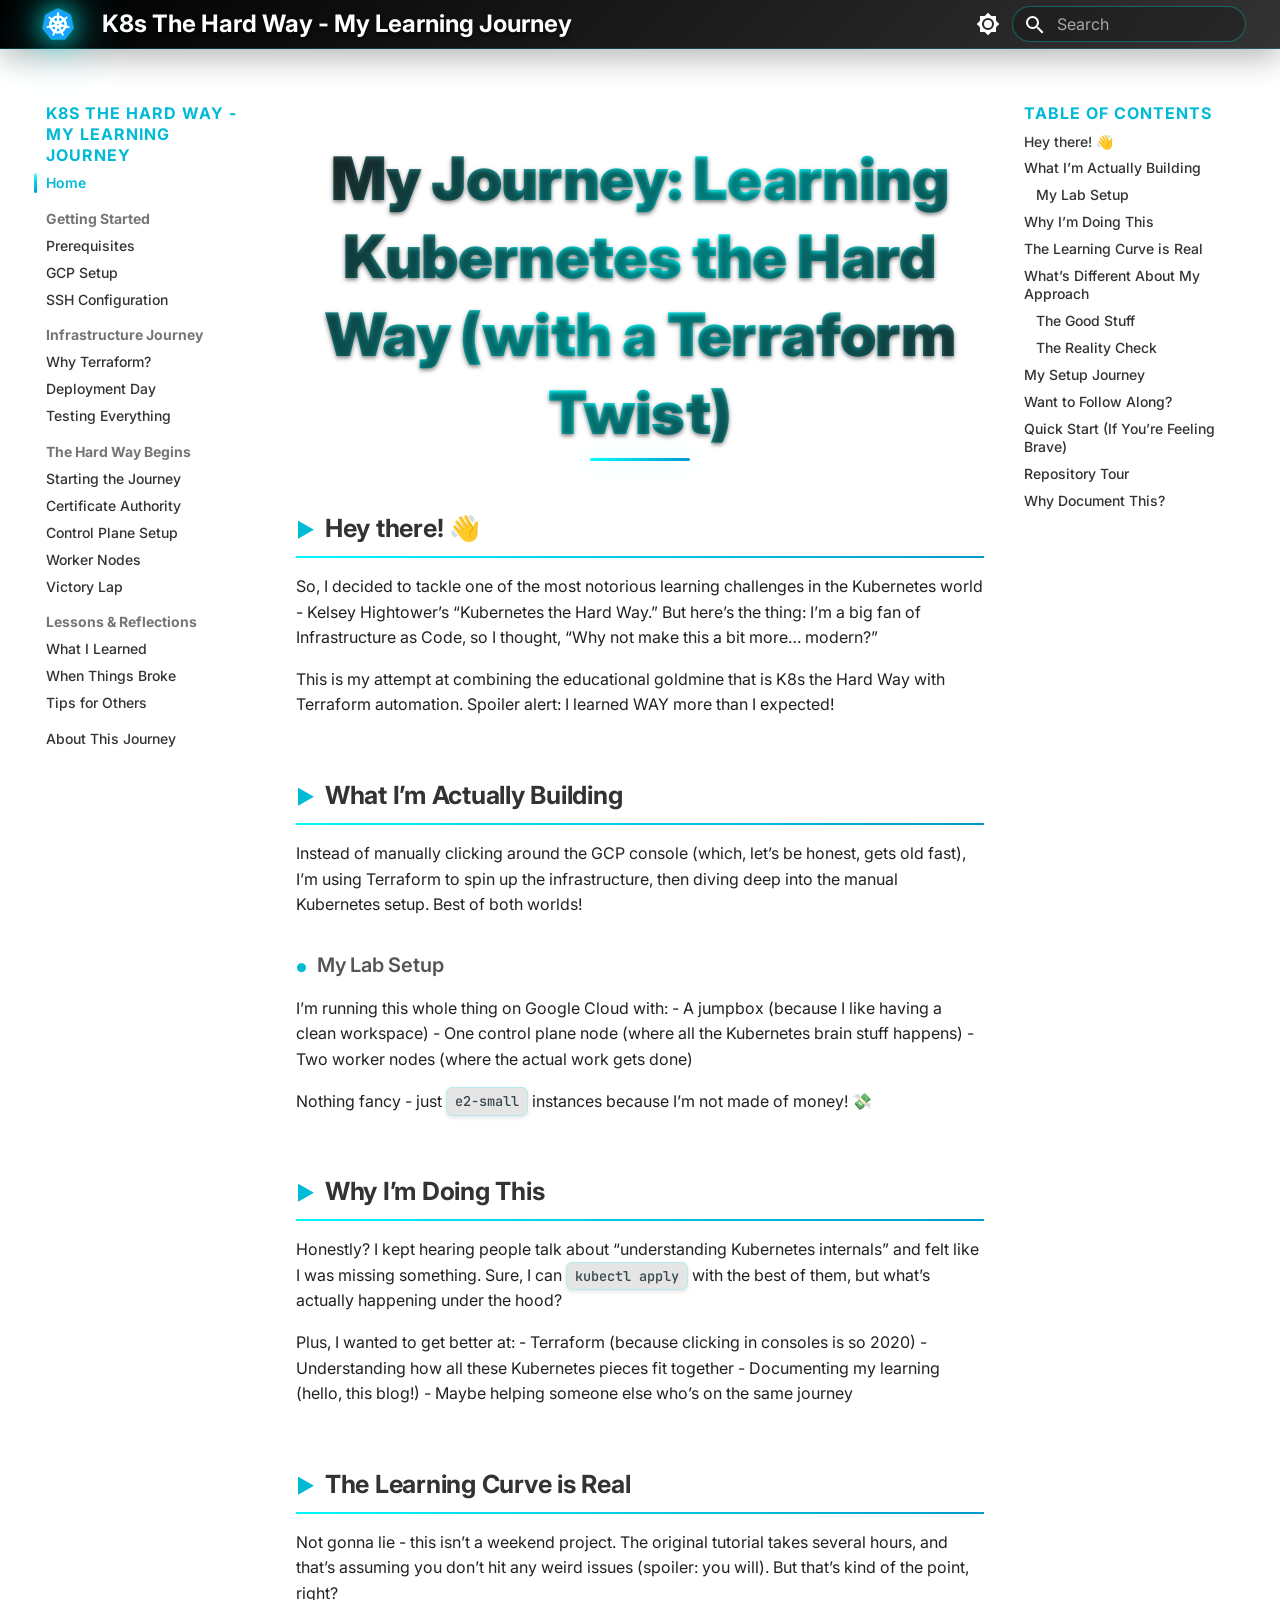
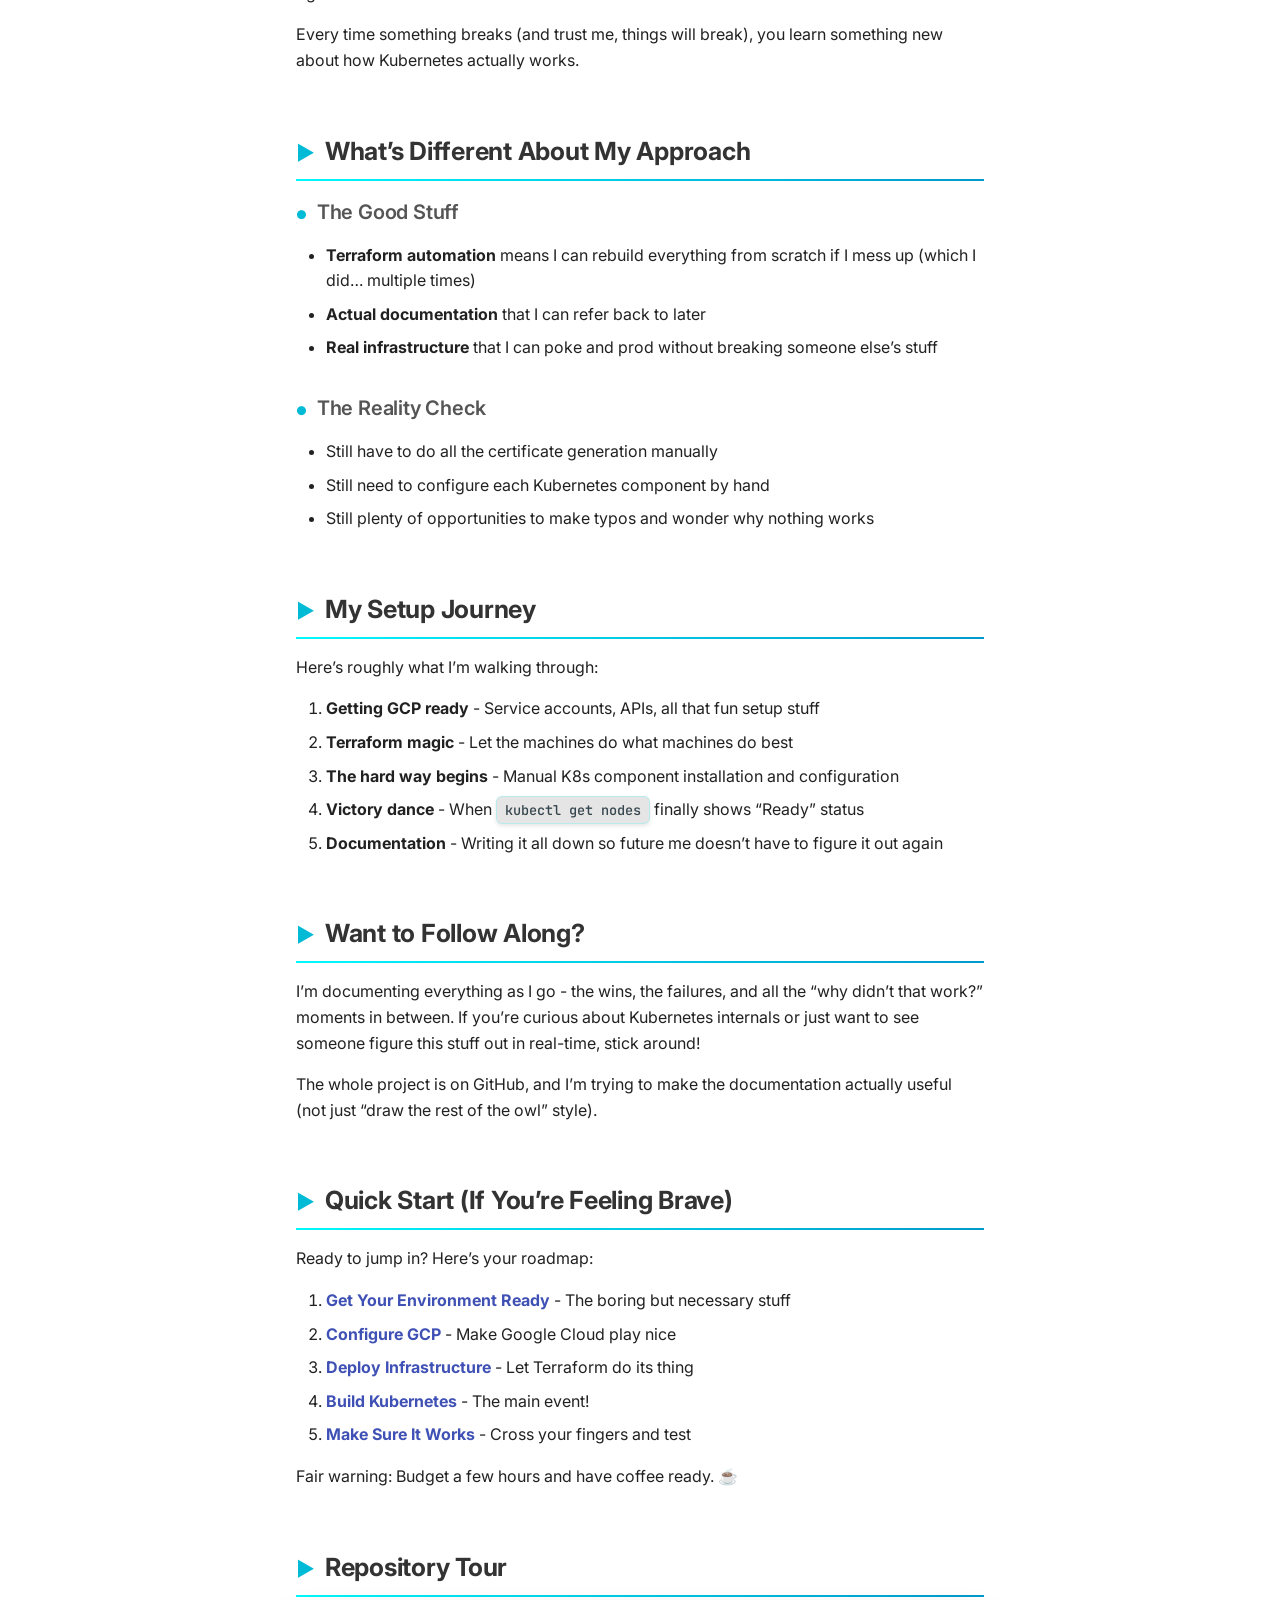
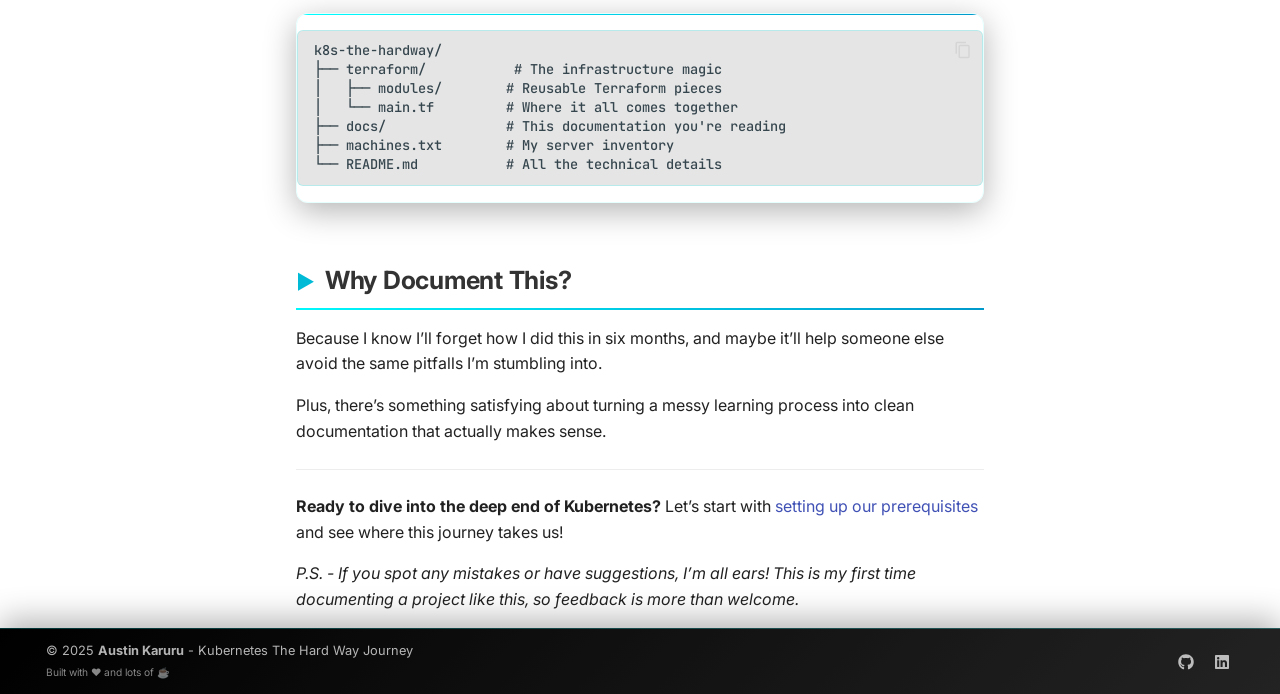
==== index.html @ 0101e67b "Deploying to gh-pages from @ austinkaruru/k8s-the-hardway@d35b2448ace04ef32541dfd44f0b3e52898d634d 🚀" ====
<!doctype html><html lang=en class=no-js> <head><meta charset=utf-8><meta name=viewport content="width=device-width,initial-scale=1"><meta name=description content="A personal journey through Kubernetes internals with Infrastructure as Code"><meta name=author content=Austin><link href=https://github.com/austinkaruru/k8s-the-hardway/ rel=canonical><link href=setup/prerequisites/ rel=next><link rel=icon href=img/favicon.ico><meta name=generator content="mkdocs-1.6.1, mkdocs-material-9.6.17"><title>K8s The Hard Way - My Learning Journey</title><link rel=stylesheet href=assets/stylesheets/main.7e37652d.min.css><link rel=stylesheet href=assets/stylesheets/palette.06af60db.min.css><link rel=preconnect href=https://fonts.gstatic.com crossorigin><link rel=stylesheet href="https://fonts.googleapis.com/css?family=Inter:300,300i,400,400i,700,700i%7CJetBrains+Mono:400,400i,700,700i&display=fallback"><style>:root{--md-text-font:"Inter";--md-code-font:"JetBrains Mono"}</style><link rel=stylesheet href=stylesheets/modern-edgy-style.css><script>__md_scope=new URL(".",location),__md_hash=e=>[...e].reduce(((e,_)=>(e<<5)-e+_.charCodeAt(0)),0),__md_get=(e,_=localStorage,t=__md_scope)=>JSON.parse(_.getItem(t.pathname+"."+e)),__md_set=(e,_,t=localStorage,a=__md_scope)=>{try{t.setItem(a.pathname+"."+e,JSON.stringify(_))}catch(e){}}</script></head> <body dir=ltr data-md-color-scheme=default data-md-color-primary=black data-md-color-accent=cyan> <input class=md-toggle data-md-toggle=drawer type=checkbox id=__drawer autocomplete=off> <input class=md-toggle data-md-toggle=search type=checkbox id=__search autocomplete=off> <label class=md-overlay for=__drawer></label> <div data-md-component=skip> <a href=#my-journey-learning-kubernetes-the-hard-way-with-a-terraform-twist class=md-skip> Skip to content </a> </div> <div data-md-component=announce> </div> <header class="md-header md-header--shadow" data-md-component=header> <nav class="md-header__inner md-grid" aria-label=Header> <a href=. title="K8s The Hard Way - My Learning Journey" class="md-header__button md-logo" aria-label="K8s The Hard Way - My Learning Journey" data-md-component=logo> <img src=img/favicon.ico alt=logo> </a> <label class="md-header__button md-icon" for=__drawer> <svg xmlns=http://www.w3.org/2000/svg viewbox="0 0 24 24"><path d="M3 6h18v2H3zm0 5h18v2H3zm0 5h18v2H3z"/></svg> </label> <div class=md-header__title data-md-component=header-title> <div class=md-header__ellipsis> <div class=md-header__topic> <span class=md-ellipsis> K8s The Hard Way - My Learning Journey </span> </div> <div class=md-header__topic data-md-component=header-topic> <span class=md-ellipsis> Home </span> </div> </div> </div> <form class=md-header__option data-md-component=palette> <input class=md-option data-md-color-media data-md-color-scheme=default data-md-color-primary=black data-md-color-accent=cyan aria-label="Switch to dark mode" type=radio name=__palette id=__palette_0> <label class="md-header__button md-icon" title="Switch to dark mode" for=__palette_1 hidden> <svg xmlns=http://www.w3.org/2000/svg viewbox="0 0 24 24"><path d="M12 8a4 4 0 0 0-4 4 4 4 0 0 0 4 4 4 4 0 0 0 4-4 4 4 0 0 0-4-4m0 10a6 6 0 0 1-6-6 6 6 0 0 1 6-6 6 6 0 0 1 6 6 6 6 0 0 1-6 6m8-9.31V4h-4.69L12 .69 8.69 4H4v4.69L.69 12 4 15.31V20h4.69L12 23.31 15.31 20H20v-4.69L23.31 12z"/></svg> </label> <input class=md-option data-md-color-media data-md-color-scheme=slate data-md-color-primary=black data-md-color-accent=cyan aria-label="Switch to light mode" type=radio name=__palette id=__palette_1> <label class="md-header__button md-icon" title="Switch to light mode" for=__palette_0 hidden> <svg xmlns=http://www.w3.org/2000/svg viewbox="0 0 24 24"><path d="M12 18c-.89 0-1.74-.2-2.5-.55C11.56 16.5 13 14.42 13 12s-1.44-4.5-3.5-5.45C10.26 6.2 11.11 6 12 6a6 6 0 0 1 6 6 6 6 0 0 1-6 6m8-9.31V4h-4.69L12 .69 8.69 4H4v4.69L.69 12 4 15.31V20h4.69L12 23.31 15.31 20H20v-4.69L23.31 12z"/></svg> </label> </form> <script>var palette=__md_get("__palette");if(palette&&palette.color){if("(prefers-color-scheme)"===palette.color.media){var media=matchMedia("(prefers-color-scheme: light)"),input=document.querySelector(media.matches?"[data-md-color-media='(prefers-color-scheme: light)']":"[data-md-color-media='(prefers-color-scheme: dark)']");palette.color.media=input.getAttribute("data-md-color-media"),palette.color.scheme=input.getAttribute("data-md-color-scheme"),palette.color.primary=input.getAttribute("data-md-color-primary"),palette.color.accent=input.getAttribute("data-md-color-accent")}for(var[key,value]of Object.entries(palette.color))document.body.setAttribute("data-md-color-"+key,value)}</script> <label class="md-header__button md-icon" for=__search> <svg xmlns=http://www.w3.org/2000/svg viewbox="0 0 24 24"><path d="M9.5 3A6.5 6.5 0 0 1 16 9.5c0 1.61-.59 3.09-1.56 4.23l.27.27h.79l5 5-1.5 1.5-5-5v-.79l-.27-.27A6.52 6.52 0 0 1 9.5 16 6.5 6.5 0 0 1 3 9.5 6.5 6.5 0 0 1 9.5 3m0 2C7 5 5 7 5 9.5S7 14 9.5 14 14 12 14 9.5 12 5 9.5 5"/></svg> </label> <div class=md-search data-md-component=search role=dialog> <label class=md-search__overlay for=__search></label> <div class=md-search__inner role=search> <form class=md-search__form name=search> <input type=text class=md-search__input name=query aria-label=Search placeholder=Search autocapitalize=off autocorrect=off autocomplete=off spellcheck=false data-md-component=search-query required> <label class="md-search__icon md-icon" for=__search> <svg xmlns=http://www.w3.org/2000/svg viewbox="0 0 24 24"><path d="M9.5 3A6.5 6.5 0 0 1 16 9.5c0 1.61-.59 3.09-1.56 4.23l.27.27h.79l5 5-1.5 1.5-5-5v-.79l-.27-.27A6.52 6.52 0 0 1 9.5 16 6.5 6.5 0 0 1 3 9.5 6.5 6.5 0 0 1 9.5 3m0 2C7 5 5 7 5 9.5S7 14 9.5 14 14 12 14 9.5 12 5 9.5 5"/></svg> <svg xmlns=http://www.w3.org/2000/svg viewbox="0 0 24 24"><path d="M20 11v2H8l5.5 5.5-1.42 1.42L4.16 12l7.92-7.92L13.5 5.5 8 11z"/></svg> </label> <nav class=md-search__options aria-label=Search> <a href=javascript:void(0) class="md-search__icon md-icon" title=Share aria-label=Share data-clipboard data-clipboard-text data-md-component=search-share tabindex=-1> <svg xmlns=http://www.w3.org/2000/svg viewbox="0 0 24 24"><path d="M18 16.08c-.76 0-1.44.3-1.96.77L8.91 12.7c.05-.23.09-.46.09-.7s-.04-.47-.09-.7l7.05-4.11c.54.5 1.25.81 2.04.81a3 3 0 0 0 3-3 3 3 0 0 0-3-3 3 3 0 0 0-3 3c0 .24.04.47.09.7L8.04 9.81C7.5 9.31 6.79 9 6 9a3 3 0 0 0-3 3 3 3 0 0 0 3 3c.79 0 1.5-.31 2.04-.81l7.12 4.15c-.05.21-.08.43-.08.66 0 1.61 1.31 2.91 2.92 2.91s2.92-1.3 2.92-2.91A2.92 2.92 0 0 0 18 16.08"/></svg> </a> <button type=reset class="md-search__icon md-icon" title=Clear aria-label=Clear tabindex=-1> <svg xmlns=http://www.w3.org/2000/svg viewbox="0 0 24 24"><path d="M19 6.41 17.59 5 12 10.59 6.41 5 5 6.41 10.59 12 5 17.59 6.41 19 12 13.41 17.59 19 19 17.59 13.41 12z"/></svg> </button> </nav> <div class=md-search__suggest data-md-component=search-suggest></div> </form> <div class=md-search__output> <div class=md-search__scrollwrap tabindex=0 data-md-scrollfix> <div class=md-search-result data-md-component=search-result> <div class=md-search-result__meta> Initializing search </div> <ol class=md-search-result__list role=presentation></ol> </div> </div> </div> </div> </div> </nav> </header> <div class=md-container data-md-component=container> <main class=md-main data-md-component=main> <div class="md-main__inner md-grid"> <div class="md-sidebar md-sidebar--primary" data-md-component=sidebar data-md-type=navigation> <div class=md-sidebar__scrollwrap> <div class=md-sidebar__inner> <nav class="md-nav md-nav--primary" aria-label=Navigation data-md-level=0> <label class=md-nav__title for=__drawer> <a href=. title="K8s The Hard Way - My Learning Journey" class="md-nav__button md-logo" aria-label="K8s The Hard Way - My Learning Journey" data-md-component=logo> <img src=img/favicon.ico alt=logo> </a> K8s The Hard Way - My Learning Journey </label> <ul class=md-nav__list data-md-scrollfix> <li class="md-nav__item md-nav__item--active"> <input class="md-nav__toggle md-toggle" type=checkbox id=__toc> <label class="md-nav__link md-nav__link--active" for=__toc> <span class=md-ellipsis> Home </span> <span class="md-nav__icon md-icon"></span> </label> <a href=. class="md-nav__link md-nav__link--active"> <span class=md-ellipsis> Home </span> </a> <nav class="md-nav md-nav--secondary" aria-label="Table of contents"> <label class=md-nav__title for=__toc> <span class="md-nav__icon md-icon"></span> Table of contents </label> <ul class=md-nav__list data-md-component=toc data-md-scrollfix> <li class=md-nav__item> <a href=#hey-there class=md-nav__link> <span class=md-ellipsis> Hey there! 👋 </span> </a> </li> <li class=md-nav__item> <a href=#what-im-actually-building class=md-nav__link> <span class=md-ellipsis> What I&rsquo;m Actually Building </span> </a> <nav class=md-nav aria-label="What I’m Actually Building"> <ul class=md-nav__list> <li class=md-nav__item> <a href=#my-lab-setup class=md-nav__link> <span class=md-ellipsis> My Lab Setup </span> </a> </li> </ul> </nav> </li> <li class=md-nav__item> <a href=#why-im-doing-this class=md-nav__link> <span class=md-ellipsis> Why I&rsquo;m Doing This </span> </a> </li> <li class=md-nav__item> <a href=#the-learning-curve-is-real class=md-nav__link> <span class=md-ellipsis> The Learning Curve is Real </span> </a> </li> <li class=md-nav__item> <a href=#whats-different-about-my-approach class=md-nav__link> <span class=md-ellipsis> What&rsquo;s Different About My Approach </span> </a> <nav class=md-nav aria-label="What’s Different About My Approach"> <ul class=md-nav__list> <li class=md-nav__item> <a href=#the-good-stuff class=md-nav__link> <span class=md-ellipsis> The Good Stuff </span> </a> </li> <li class=md-nav__item> <a href=#the-reality-check class=md-nav__link> <span class=md-ellipsis> The Reality Check </span> </a> </li> </ul> </nav> </li> <li class=md-nav__item> <a href=#my-setup-journey class=md-nav__link> <span class=md-ellipsis> My Setup Journey </span> </a> </li> <li class=md-nav__item> <a href=#want-to-follow-along class=md-nav__link> <span class=md-ellipsis> Want to Follow Along? </span> </a> </li> <li class=md-nav__item> <a href=#quick-start-if-youre-feeling-brave class=md-nav__link> <span class=md-ellipsis> Quick Start (If You&rsquo;re Feeling Brave) </span> </a> </li> <li class=md-nav__item> <a href=#repository-tour class=md-nav__link> <span class=md-ellipsis> Repository Tour </span> </a> </li> <li class=md-nav__item> <a href=#why-document-this class=md-nav__link> <span class=md-ellipsis> Why Document This? </span> </a> </li> </ul> </nav> </li> <li class="md-nav__item md-nav__item--section md-nav__item--nested"> <input class="md-nav__toggle md-toggle md-toggle--indeterminate" type=checkbox id=__nav_2> <label class=md-nav__link for=__nav_2 id=__nav_2_label tabindex> <span class=md-ellipsis> Getting Started </span> <span class="md-nav__icon md-icon"></span> </label> <nav class=md-nav data-md-level=1 aria-labelledby=__nav_2_label aria-expanded=false> <label class=md-nav__title for=__nav_2> <span class="md-nav__icon md-icon"></span> Getting Started </label> <ul class=md-nav__list data-md-scrollfix> <li class=md-nav__item> <a href=setup/prerequisites/ class=md-nav__link> <span class=md-ellipsis> Prerequisites </span> </a> </li> <li class=md-nav__item> <a href=setup/gcp-setup/ class=md-nav__link> <span class=md-ellipsis> GCP Setup </span> </a> </li> <li class=md-nav__item> <a href=setup/ssh-setup/ class=md-nav__link> <span class=md-ellipsis> SSH Configuration </span> </a> </li> </ul> </nav> </li> <li class="md-nav__item md-nav__item--section md-nav__item--nested"> <input class="md-nav__toggle md-toggle md-toggle--indeterminate" type=checkbox id=__nav_3> <label class=md-nav__link for=__nav_3 id=__nav_3_label tabindex> <span class=md-ellipsis> Infrastructure Journey </span> <span class="md-nav__icon md-icon"></span> </label> <nav class=md-nav data-md-level=1 aria-labelledby=__nav_3_label aria-expanded=false> <label class=md-nav__title for=__nav_3> <span class="md-nav__icon md-icon"></span> Infrastructure Journey </label> <ul class=md-nav__list data-md-scrollfix> <li class=md-nav__item> <a href=infrastructure/terraform-overview/ class=md-nav__link> <span class=md-ellipsis> Why Terraform? </span> </a> </li> <li class=md-nav__item> <a href=infrastructure/terraform-deployment/ class=md-nav__link> <span class=md-ellipsis> Deployment Day </span> </a> </li> <li class=md-nav__item> <a href=infrastructure/validation/ class=md-nav__link> <span class=md-ellipsis> Testing Everything </span> </a> </li> </ul> </nav> </li> <li class="md-nav__item md-nav__item--section md-nav__item--nested"> <input class="md-nav__toggle md-toggle md-toggle--indeterminate" type=checkbox id=__nav_4> <label class=md-nav__link for=__nav_4 id=__nav_4_label tabindex> <span class=md-ellipsis> The Hard Way Begins </span> <span class="md-nav__icon md-icon"></span> </label> <nav class=md-nav data-md-level=1 aria-labelledby=__nav_4_label aria-expanded=false> <label class=md-nav__title for=__nav_4> <span class="md-nav__icon md-icon"></span> The Hard Way Begins </label> <ul class=md-nav__list data-md-scrollfix> <li class=md-nav__item> <a href=kubernetes/manual-setup/ class=md-nav__link> <span class=md-ellipsis> Starting the Journey </span> </a> </li> <li class=md-nav__item> <a href=kubernetes/certificates.md class=md-nav__link> <span class=md-ellipsis> Certificate Authority </span> </a> </li> <li class=md-nav__item> <a href=kubernetes/control-plane.md class=md-nav__link> <span class=md-ellipsis> Control Plane Setup </span> </a> </li> <li class=md-nav__item> <a href=kubernetes/worker-nodes.md class=md-nav__link> <span class=md-ellipsis> Worker Nodes </span> </a> </li> <li class=md-nav__item> <a href=kubernetes/cluster-validation.md class=md-nav__link> <span class=md-ellipsis> Victory Lap </span> </a> </li> </ul> </nav> </li> <li class="md-nav__item md-nav__item--section md-nav__item--nested"> <input class="md-nav__toggle md-toggle md-toggle--indeterminate" type=checkbox id=__nav_5> <label class=md-nav__link for=__nav_5 id=__nav_5_label tabindex> <span class=md-ellipsis> Lessons & Reflections </span> <span class="md-nav__icon md-icon"></span> </label> <nav class=md-nav data-md-level=1 aria-labelledby=__nav_5_label aria-expanded=false> <label class=md-nav__title for=__nav_5> <span class="md-nav__icon md-icon"></span> Lessons & Reflections </label> <ul class=md-nav__list data-md-scrollfix> <li class=md-nav__item> <a href=lessons/what-i-learned.md class=md-nav__link> <span class=md-ellipsis> What I Learned </span> </a> </li> <li class=md-nav__item> <a href=lessons/troubleshooting.md class=md-nav__link> <span class=md-ellipsis> When Things Broke </span> </a> </li> <li class=md-nav__item> <a href=lessons/tips-and-tricks.md class=md-nav__link> <span class=md-ellipsis> Tips for Others </span> </a> </li> </ul> </nav> </li> <li class=md-nav__item> <a href=about/ class=md-nav__link> <span class=md-ellipsis> About This Journey </span> </a> </li> </ul> </nav> </div> </div> </div> <div class="md-sidebar md-sidebar--secondary" data-md-component=sidebar data-md-type=toc> <div class=md-sidebar__scrollwrap> <div class=md-sidebar__inner> <nav class="md-nav md-nav--secondary" aria-label="Table of contents"> <label class=md-nav__title for=__toc> <span class="md-nav__icon md-icon"></span> Table of contents </label> <ul class=md-nav__list data-md-component=toc data-md-scrollfix> <li class=md-nav__item> <a href=#hey-there class=md-nav__link> <span class=md-ellipsis> Hey there! 👋 </span> </a> </li> <li class=md-nav__item> <a href=#what-im-actually-building class=md-nav__link> <span class=md-ellipsis> What I&rsquo;m Actually Building </span> </a> <nav class=md-nav aria-label="What I’m Actually Building"> <ul class=md-nav__list> <li class=md-nav__item> <a href=#my-lab-setup class=md-nav__link> <span class=md-ellipsis> My Lab Setup </span> </a> </li> </ul> </nav> </li> <li class=md-nav__item> <a href=#why-im-doing-this class=md-nav__link> <span class=md-ellipsis> Why I&rsquo;m Doing This </span> </a> </li> <li class=md-nav__item> <a href=#the-learning-curve-is-real class=md-nav__link> <span class=md-ellipsis> The Learning Curve is Real </span> </a> </li> <li class=md-nav__item> <a href=#whats-different-about-my-approach class=md-nav__link> <span class=md-ellipsis> What&rsquo;s Different About My Approach </span> </a> <nav class=md-nav aria-label="What’s Different About My Approach"> <ul class=md-nav__list> <li class=md-nav__item> <a href=#the-good-stuff class=md-nav__link> <span class=md-ellipsis> The Good Stuff </span> </a> </li> <li class=md-nav__item> <a href=#the-reality-check class=md-nav__link> <span class=md-ellipsis> The Reality Check </span> </a> </li> </ul> </nav> </li> <li class=md-nav__item> <a href=#my-setup-journey class=md-nav__link> <span class=md-ellipsis> My Setup Journey </span> </a> </li> <li class=md-nav__item> <a href=#want-to-follow-along class=md-nav__link> <span class=md-ellipsis> Want to Follow Along? </span> </a> </li> <li class=md-nav__item> <a href=#quick-start-if-youre-feeling-brave class=md-nav__link> <span class=md-ellipsis> Quick Start (If You&rsquo;re Feeling Brave) </span> </a> </li> <li class=md-nav__item> <a href=#repository-tour class=md-nav__link> <span class=md-ellipsis> Repository Tour </span> </a> </li> <li class=md-nav__item> <a href=#why-document-this class=md-nav__link> <span class=md-ellipsis> Why Document This? </span> </a> </li> </ul> </nav> </div> </div> </div> <div class=md-content data-md-component=content> <article class="md-content__inner md-typeset"> <h1 id=my-journey-learning-kubernetes-the-hard-way-with-a-terraform-twist>My Journey: Learning Kubernetes the Hard Way (with a Terraform Twist)</h1> <h2 id=hey-there>Hey there! 👋</h2> <p>So, I decided to tackle one of the most notorious learning challenges in the Kubernetes world - Kelsey Hightower&rsquo;s &ldquo;Kubernetes the Hard Way.&rdquo; But here&rsquo;s the thing: I&rsquo;m a big fan of Infrastructure as Code, so I thought, &ldquo;Why not make this a bit more&hellip; modern?&rdquo;</p> <p>This is my attempt at combining the educational goldmine that is K8s the Hard Way with Terraform automation. Spoiler alert: I learned WAY more than I expected!</p> <h2 id=what-im-actually-building>What I&rsquo;m Actually Building</h2> <p>Instead of manually clicking around the GCP console (which, let&rsquo;s be honest, gets old fast), I&rsquo;m using Terraform to spin up the infrastructure, then diving deep into the manual Kubernetes setup. Best of both worlds!</p> <h3 id=my-lab-setup>My Lab Setup</h3> <p>I&rsquo;m running this whole thing on Google Cloud with: - A jumpbox (because I like having a clean workspace) - One control plane node (where all the Kubernetes brain stuff happens) - Two worker nodes (where the actual work gets done)</p> <p>Nothing fancy - just <code>e2-small</code> instances because I&rsquo;m not made of money! 💸</p> <h2 id=why-im-doing-this>Why I&rsquo;m Doing This</h2> <p>Honestly? I kept hearing people talk about &ldquo;understanding Kubernetes internals&rdquo; and felt like I was missing something. Sure, I can <code>kubectl apply</code> with the best of them, but what&rsquo;s actually happening under the hood?</p> <p>Plus, I wanted to get better at: - Terraform (because clicking in consoles is so 2020) - Understanding how all these Kubernetes pieces fit together - Documenting my learning (hello, this blog!) - Maybe helping someone else who&rsquo;s on the same journey</p> <h2 id=the-learning-curve-is-real>The Learning Curve is Real</h2> <p>Not gonna lie - this isn&rsquo;t a weekend project. The original tutorial takes several hours, and that&rsquo;s assuming you don&rsquo;t hit any weird issues (spoiler: you will). But that&rsquo;s kind of the point, right?</p> <p>Every time something breaks (and trust me, things will break), you learn something new about how Kubernetes actually works.</p> <h2 id=whats-different-about-my-approach>What&rsquo;s Different About My Approach</h2> <h3 id=the-good-stuff>The Good Stuff</h3> <ul> <li><strong>Terraform automation</strong> means I can rebuild everything from scratch if I mess up (which I did&hellip; multiple times)</li> <li><strong>Actual documentation</strong> that I can refer back to later</li> <li><strong>Real infrastructure</strong> that I can poke and prod without breaking someone else&rsquo;s stuff</li> </ul> <h3 id=the-reality-check>The Reality Check</h3> <ul> <li>Still have to do all the certificate generation manually</li> <li>Still need to configure each Kubernetes component by hand</li> <li>Still plenty of opportunities to make typos and wonder why nothing works</li> </ul> <h2 id=my-setup-journey>My Setup Journey</h2> <p>Here&rsquo;s roughly what I&rsquo;m walking through:</p> <ol> <li><strong>Getting GCP ready</strong> - Service accounts, APIs, all that fun setup stuff</li> <li><strong>Terraform magic</strong> - Let the machines do what machines do best</li> <li><strong>The hard way begins</strong> - Manual K8s component installation and configuration</li> <li><strong>Victory dance</strong> - When <code>kubectl get nodes</code> finally shows &ldquo;Ready&rdquo; status</li> <li><strong>Documentation</strong> - Writing it all down so future me doesn&rsquo;t have to figure it out again</li> </ol> <h2 id=want-to-follow-along>Want to Follow Along?</h2> <p>I&rsquo;m documenting everything as I go - the wins, the failures, and all the &ldquo;why didn&rsquo;t that work?&rdquo; moments in between. If you&rsquo;re curious about Kubernetes internals or just want to see someone figure this stuff out in real-time, stick around!</p> <p>The whole project is on GitHub, and I&rsquo;m trying to make the documentation actually useful (not just &ldquo;draw the rest of the owl&rdquo; style).</p> <h2 id=quick-start-if-youre-feeling-brave>Quick Start (If You&rsquo;re Feeling Brave)</h2> <p>Ready to jump in? Here&rsquo;s your roadmap:</p> <ol> <li><strong><a href=setup/prerequisites/ >Get Your Environment Ready</a></strong> - The boring but necessary stuff</li> <li><strong><a href=setup/gcp-setup/ >Configure GCP</a></strong> - Make Google Cloud play nice</li> <li><strong><a href=infrastructure/terraform-deployment/ >Deploy Infrastructure</a></strong> - Let Terraform do its thing</li> <li><strong><a href=kubernetes/manual-setup/ >Build Kubernetes</a></strong> - The main event!</li> <li><strong><a href=kubernetes/cluster-validation.md>Make Sure It Works</a></strong> - Cross your fingers and test</li> </ol> <p>Fair warning: Budget a few hours and have coffee ready. ☕</p> <h2 id=repository-tour>Repository Tour</h2> <div class="language-text highlight"><pre><span></span><code><span id=__span-0-1><a id=__codelineno-0-1 name=__codelineno-0-1 href=#__codelineno-0-1></a>k8s-the-hardway/
</span><span id=__span-0-2><a id=__codelineno-0-2 name=__codelineno-0-2 href=#__codelineno-0-2></a>├── terraform/           # The infrastructure magic
</span><span id=__span-0-3><a id=__codelineno-0-3 name=__codelineno-0-3 href=#__codelineno-0-3></a>│   ├── modules/        # Reusable Terraform pieces
</span><span id=__span-0-4><a id=__codelineno-0-4 name=__codelineno-0-4 href=#__codelineno-0-4></a>│   └── main.tf         # Where it all comes together
</span><span id=__span-0-5><a id=__codelineno-0-5 name=__codelineno-0-5 href=#__codelineno-0-5></a>├── docs/               # This documentation you&#39;re reading
</span><span id=__span-0-6><a id=__codelineno-0-6 name=__codelineno-0-6 href=#__codelineno-0-6></a>├── machines.txt        # My server inventory
</span><span id=__span-0-7><a id=__codelineno-0-7 name=__codelineno-0-7 href=#__codelineno-0-7></a>└── README.md           # All the technical details
</span></code></pre></div> <h2 id=why-document-this>Why Document This?</h2> <p>Because I know I&rsquo;ll forget how I did this in six months, and maybe it&rsquo;ll help someone else avoid the same pitfalls I&rsquo;m stumbling into.</p> <p>Plus, there&rsquo;s something satisfying about turning a messy learning process into clean documentation that actually makes sense.</p> <hr> <p><strong>Ready to dive into the deep end of Kubernetes?</strong> Let&rsquo;s start with <a href=setup/prerequisites/ >setting up our prerequisites</a> and see where this journey takes us!</p> <p><em>P.S. - If you spot any mistakes or have suggestions, I&rsquo;m all ears! This is my first time documenting a project like this, so feedback is more than welcome.</em></p> <form class=md-feedback name=feedback hidden> <fieldset> <legend class=md-feedback__title> Was this page helpful? </legend> <div class=md-feedback__inner> <div class=md-feedback__list> <button class="md-feedback__icon md-icon" type=submit title="This page was helpful" data-md-value=1> <svg xmlns=http://www.w3.org/2000/svg viewbox="0 0 24 24"><path d="M20 12a8 8 0 0 0-8-8 8 8 0 0 0-8 8 8 8 0 0 0 8 8 8 8 0 0 0 8-8m2 0a10 10 0 0 1-10 10A10 10 0 0 1 2 12 10 10 0 0 1 12 2a10 10 0 0 1 10 10M10 9.5c0 .8-.7 1.5-1.5 1.5S7 10.3 7 9.5 7.7 8 8.5 8s1.5.7 1.5 1.5m7 0c0 .8-.7 1.5-1.5 1.5S14 10.3 14 9.5 14.7 8 15.5 8s1.5.7 1.5 1.5m-5 7.73c-1.75 0-3.29-.73-4.19-1.81L9.23 14c.45.72 1.52 1.23 2.77 1.23s2.32-.51 2.77-1.23l1.42 1.42c-.9 1.08-2.44 1.81-4.19 1.81"/></svg> </button> <button class="md-feedback__icon md-icon" type=submit title="This page could be improved" data-md-value=0> <svg xmlns=http://www.w3.org/2000/svg viewbox="0 0 24 24"><path d="M20 12a8 8 0 0 0-8-8 8 8 0 0 0-8 8 8 8 0 0 0 8 8 8 8 0 0 0 8-8m2 0a10 10 0 0 1-10 10A10 10 0 0 1 2 12 10 10 0 0 1 12 2a10 10 0 0 1 10 10m-6.5-4c.8 0 1.5.7 1.5 1.5s-.7 1.5-1.5 1.5-1.5-.7-1.5-1.5.7-1.5 1.5-1.5M10 9.5c0 .8-.7 1.5-1.5 1.5S7 10.3 7 9.5 7.7 8 8.5 8s1.5.7 1.5 1.5m2 4.5c1.75 0 3.29.72 4.19 1.81l-1.42 1.42C14.32 16.5 13.25 16 12 16s-2.32.5-2.77 1.23l-1.42-1.42C8.71 14.72 10.25 14 12 14"/></svg> </button> </div> <div class=md-feedback__note> <div data-md-value=1 hidden> Thanks for your feedback! </div> <div data-md-value=0 hidden> Thanks for your feedback! Help us improve this page by <a href="https://github.com/your-username/k8s-the-hardway/issues/new/?title=[Feedback]+Home+-+/" target=_blank rel=noopener>telling us what you found lacking</a>. </div> </div> </div> </fieldset> </form> </article> </div> <script>var tabs=__md_get("__tabs");if(Array.isArray(tabs))e:for(var set of document.querySelectorAll(".tabbed-set")){var labels=set.querySelector(".tabbed-labels");for(var tab of tabs)for(var label of labels.getElementsByTagName("label"))if(label.innerText.trim()===tab){var input=document.getElementById(label.htmlFor);input.checked=!0;continue e}}</script> <script>var target=document.getElementById(location.hash.slice(1));target&&target.name&&(target.checked=target.name.startsWith("__tabbed_"))</script> </div> <button type=button class="md-top md-icon" data-md-component=top hidden> <svg xmlns=http://www.w3.org/2000/svg viewbox="0 0 24 24"><path d="M13 20h-2V8l-5.5 5.5-1.42-1.42L12 4.16l7.92 7.92-1.42 1.42L13 8z"/></svg> Back to top </button> </main> <footer class=md-footer> <div class="md-footer-meta md-typeset"> <div class="md-footer-meta__inner md-grid"> <div class=md-copyright> <div class=md-copyright__highlight> &copy; 2025 <strong>Austin Karuru</strong> - Kubernetes The Hard Way Journey <br><small>Built with ❤️ and lots of ☕</small> </div> </div> <div class=md-social> <a href=https://github.com/austinkaruru target=_blank rel=noopener title=GitHub class=md-social__link> <svg xmlns=http://www.w3.org/2000/svg viewbox="0 0 512 512"><!-- Font Awesome Free 7.0.0 by @fontawesome - https://fontawesome.com License - https://fontawesome.com/license/free (Icons: CC BY 4.0, Fonts: SIL OFL 1.1, Code: MIT License) Copyright 2025 Fonticons, Inc.--><path fill=currentColor d="M173.9 397.4c0 2-2.3 3.6-5.2 3.6-3.3.3-5.6-1.3-5.6-3.6 0-2 2.3-3.6 5.2-3.6 3-.3 5.6 1.3 5.6 3.6m-31.1-4.5c-.7 2 1.3 4.3 4.3 4.9 2.6 1 5.6 0 6.2-2s-1.3-4.3-4.3-5.2c-2.6-.7-5.5.3-6.2 2.3m44.2-1.7c-2.9.7-4.9 2.6-4.6 4.9.3 2 2.9 3.3 5.9 2.6 2.9-.7 4.9-2.6 4.6-4.6-.3-1.9-3-3.2-5.9-2.9M252.8 8C114.1 8 8 113.3 8 252c0 110.9 69.8 205.8 169.5 239.2 12.8 2.3 17.3-5.6 17.3-12.1 0-6.2-.3-40.4-.3-61.4 0 0-70 15-84.7-29.8 0 0-11.4-29.1-27.8-36.6 0 0-22.9-15.7 1.6-15.4 0 0 24.9 2 38.6 25.8 21.9 38.6 58.6 27.5 72.9 20.9 2.3-16 8.8-27.1 16-33.7-55.9-6.2-112.3-14.3-112.3-110.5 0-27.5 7.6-41.3 23.6-58.9-2.6-6.5-11.1-33.3 2.6-67.9 20.9-6.5 69 27 69 27 20-5.6 41.5-8.5 62.8-8.5s42.8 2.9 62.8 8.5c0 0 48.1-33.6 69-27 13.7 34.7 5.2 61.4 2.6 67.9 16 17.7 25.8 31.5 25.8 58.9 0 96.5-58.9 104.2-114.8 110.5 9.2 7.9 17 22.9 17 46.4 0 33.7-.3 75.4-.3 83.6 0 6.5 4.6 14.4 17.3 12.1C436.2 457.8 504 362.9 504 252 504 113.3 391.5 8 252.8 8M105.2 352.9c-1.3 1-1 3.3.7 5.2 1.6 1.6 3.9 2.3 5.2 1 1.3-1 1-3.3-.7-5.2-1.6-1.6-3.9-2.3-5.2-1m-10.8-8.1c-.7 1.3.3 2.9 2.3 3.9 1.6 1 3.6.7 4.3-.7.7-1.3-.3-2.9-2.3-3.9-2-.6-3.6-.3-4.3.7m32.4 35.6c-1.6 1.3-1 4.3 1.3 6.2 2.3 2.3 5.2 2.6 6.5 1 1.3-1.3.7-4.3-1.3-6.2-2.2-2.3-5.2-2.6-6.5-1m-11.4-14.7c-1.6 1-1.6 3.6 0 5.9s4.3 3.3 5.6 2.3c1.6-1.3 1.6-3.9 0-6.2-1.4-2.3-4-3.3-5.6-2"/></svg> </a> <a href=https://linkedin.com/in/austin-karuru/ target=_blank rel=noopener title=LinkedIn class=md-social__link> <svg xmlns=http://www.w3.org/2000/svg viewbox="0 0 448 512"><!-- Font Awesome Free 7.0.0 by @fontawesome - https://fontawesome.com License - https://fontawesome.com/license/free (Icons: CC BY 4.0, Fonts: SIL OFL 1.1, Code: MIT License) Copyright 2025 Fonticons, Inc.--><path fill=currentColor d="M416 32H31.9C14.3 32 0 46.5 0 64.3v383.4C0 465.5 14.3 480 31.9 480H416c17.6 0 32-14.5 32-32.3V64.3c0-17.8-14.4-32.3-32-32.3M135.4 416H69V202.2h66.5V416zM102.2 96a38.5 38.5 0 1 1 0 77 38.5 38.5 0 1 1 0-77m282.1 320h-66.4V312c0-24.8-.5-56.7-34.5-56.7-34.6 0-39.9 27-39.9 54.9V416h-66.4V202.2h63.7v29.2h.9c8.9-16.8 30.6-34.5 62.9-34.5 67.2 0 79.7 44.3 79.7 101.9z"/></svg> </a> </div> </div> </div> </footer> </div> <div class=md-dialog data-md-component=dialog> <div class="md-dialog__inner md-typeset"></div> </div> <script id=__config type=application/json>{"base": ".", "features": ["navigation.sections", "navigation.expand", "navigation.top", "navigation.tracking", "navigation.instant", "navigation.instant.prefetch", "search.highlight", "search.share", "search.suggest", "content.code.copy", "content.code.annotate", "content.code.select", "content.tooltips", "content.tabs.link"], "search": "assets/javascripts/workers/search.973d3a69.min.js", "tags": null, "translations": {"clipboard.copied": "Copied to clipboard", "clipboard.copy": "Copy to clipboard", "search.result.more.one": "1 more on this page", "search.result.more.other": "# more on this page", "search.result.none": "No matching documents", "search.result.one": "1 matching document", "search.result.other": "# matching documents", "search.result.placeholder": "Type to start searching", "search.result.term.missing": "Missing", "select.version": "Select version"}, "version": null}</script> <script src=assets/javascripts/bundle.92b07e13.min.js></script> </body> </html>
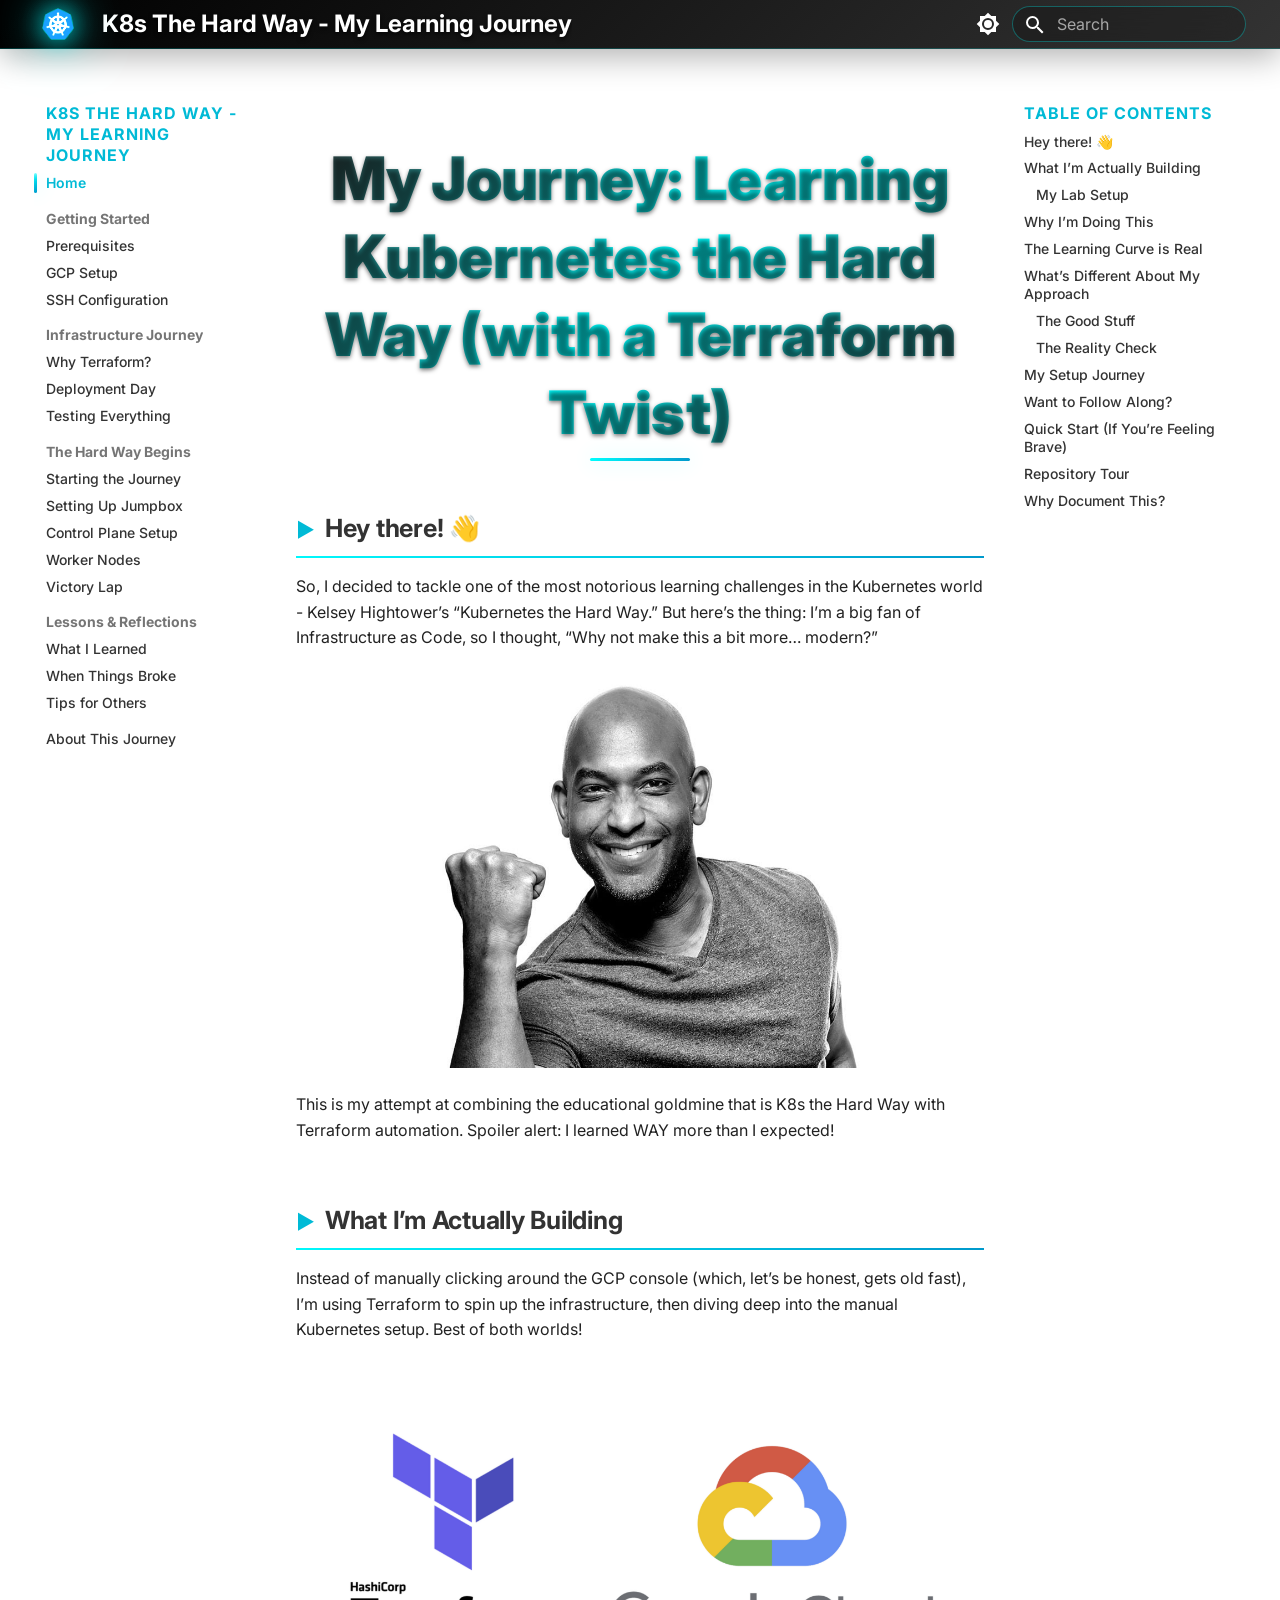
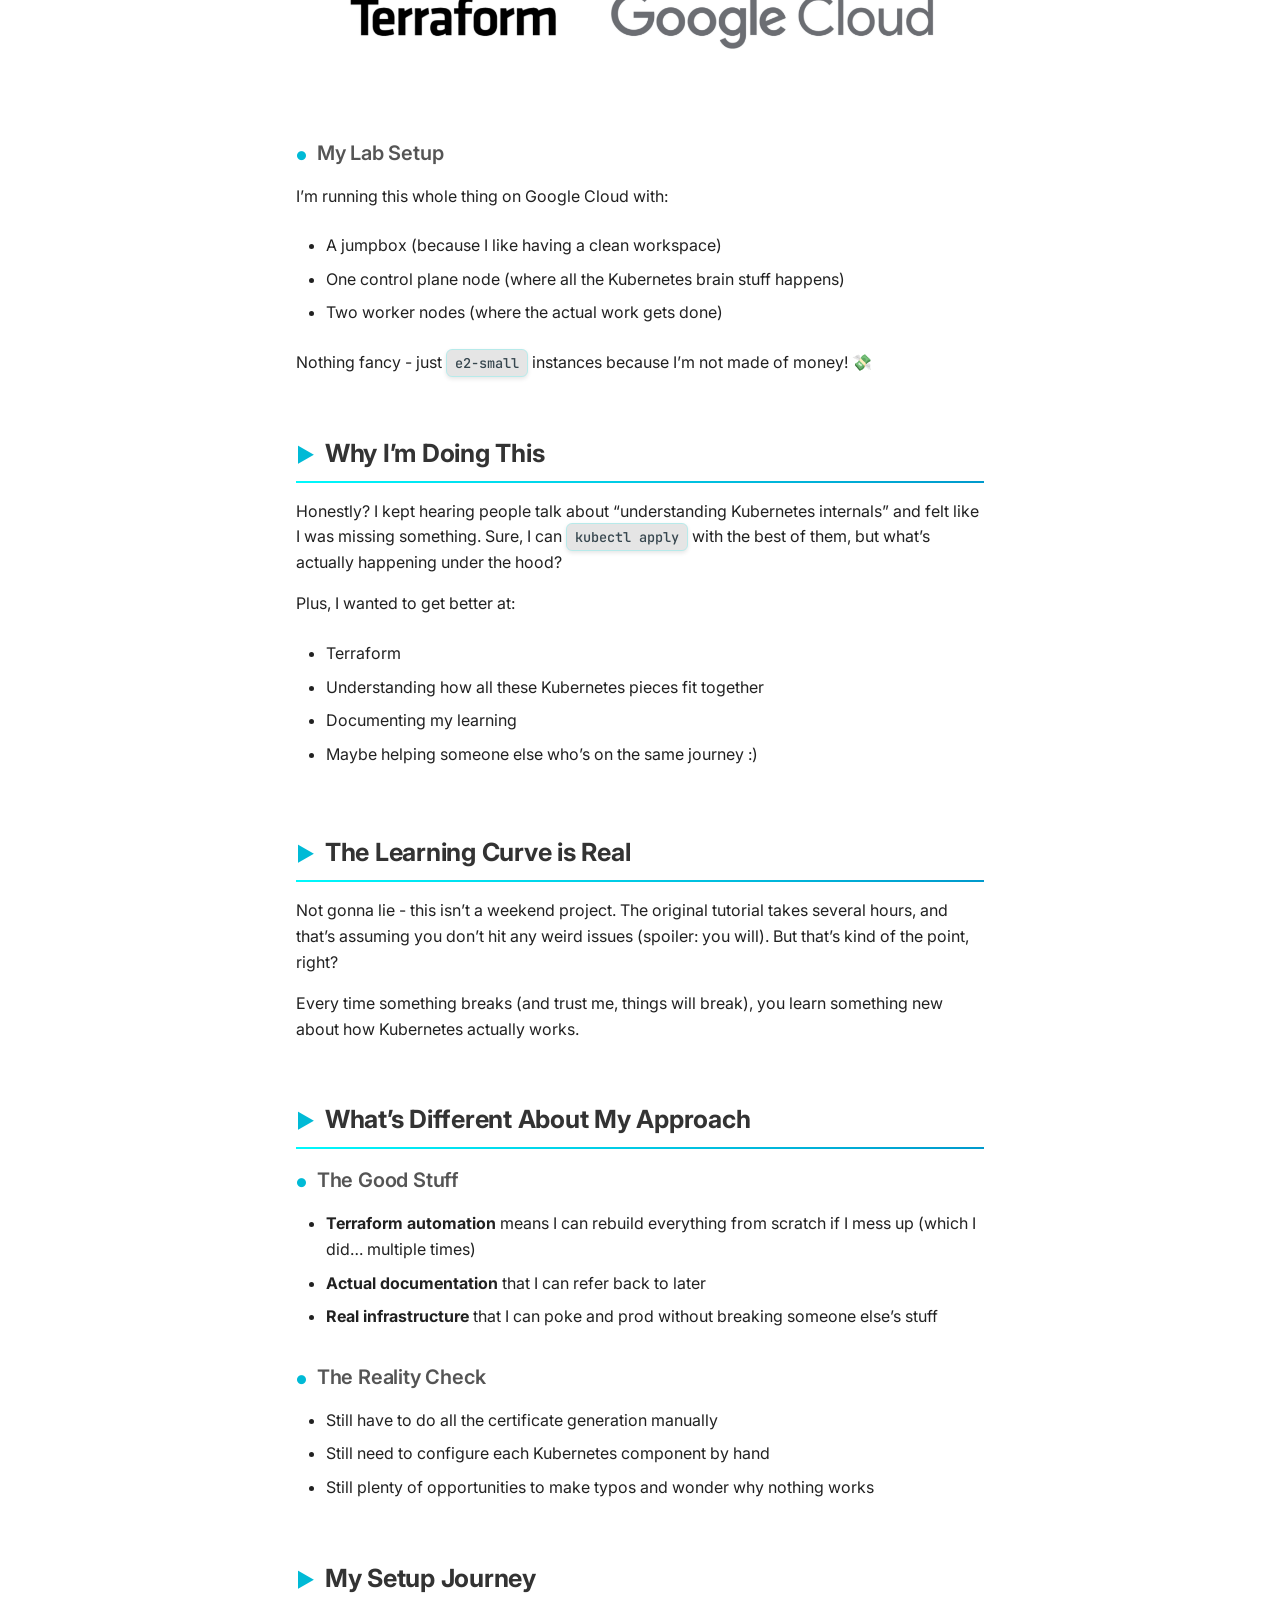
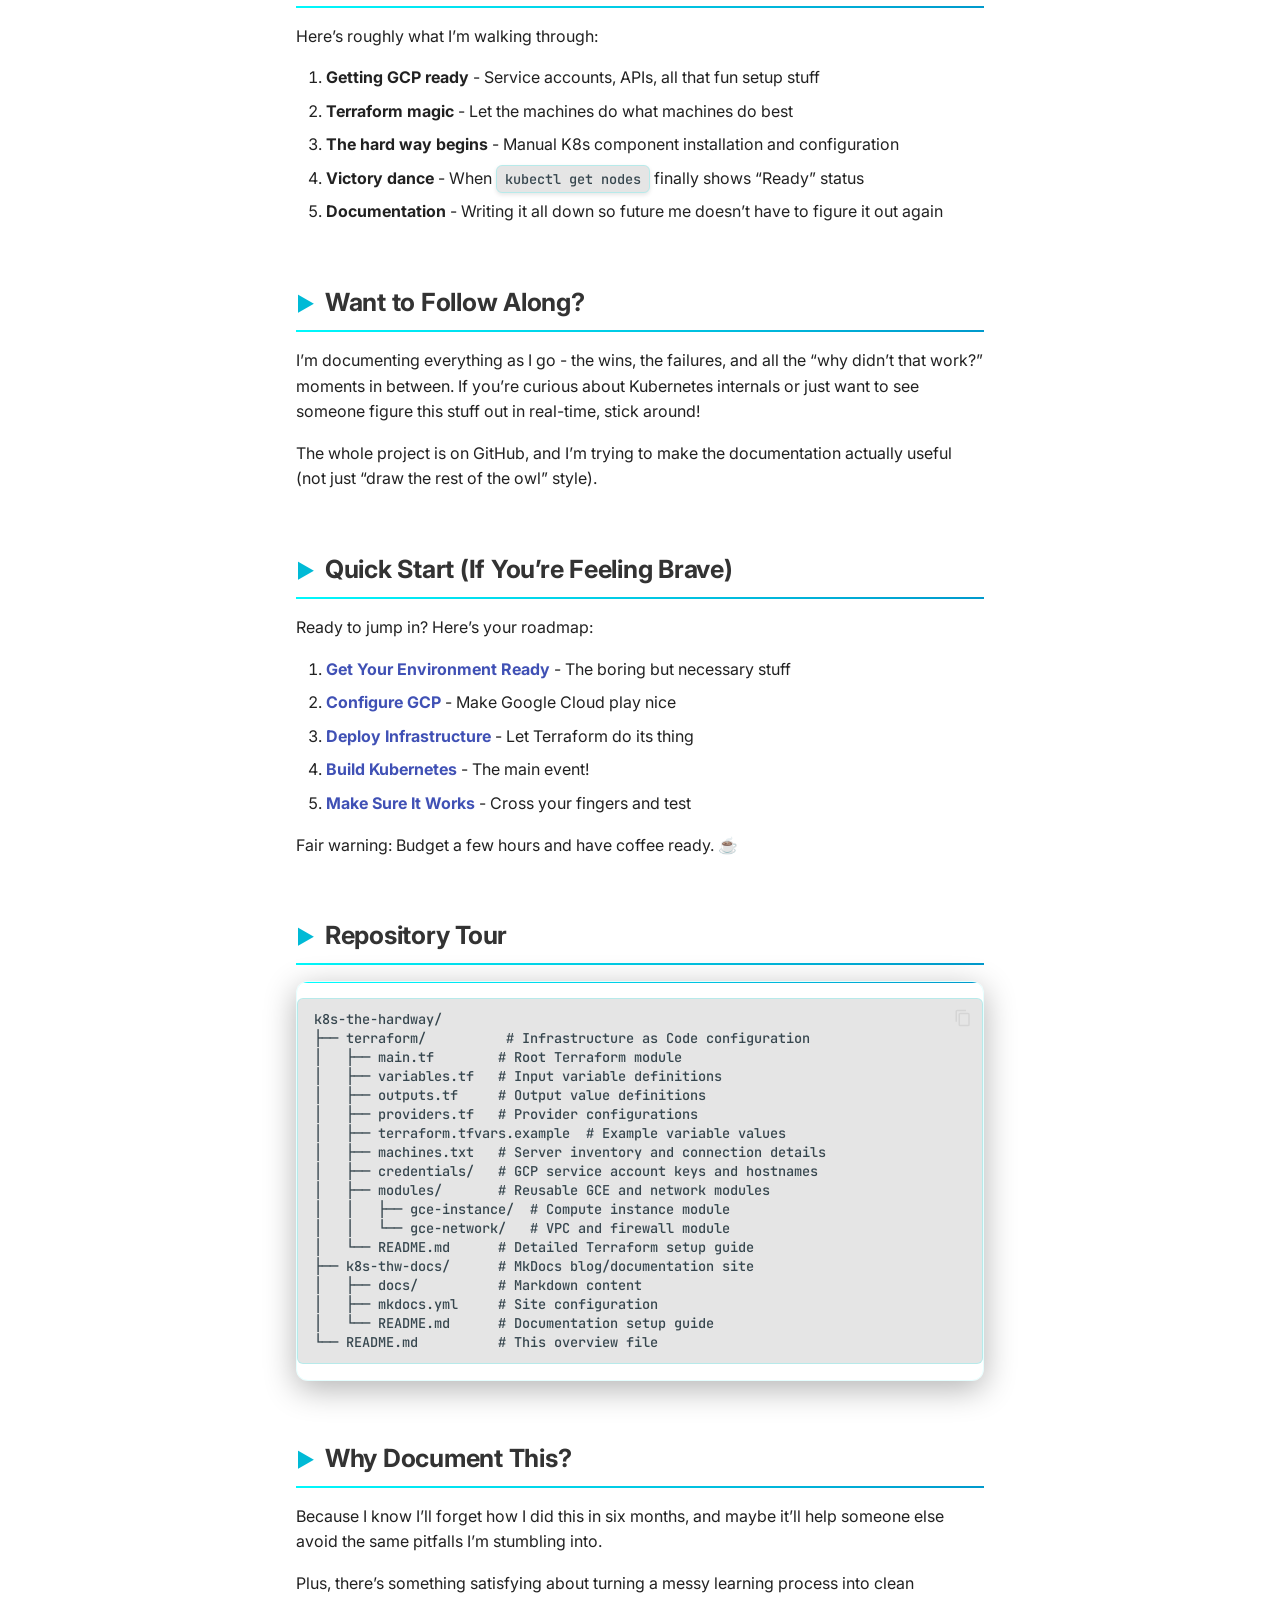
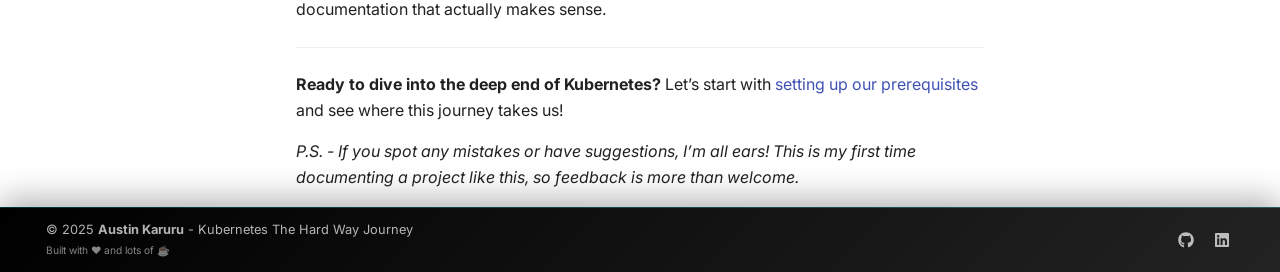
==== commit 1045d839: "Deploying to gh-pages from @ austinkaruru/k8s-the-hardway@f68fd10c6df87b0e03defbf0d675bc9acca4c997 🚀" ====
--- a/index.html
+++ b/index.html
@@ -1,8 +1,19 @@
-<!doctype html><html lang=en class=no-js> <head><meta charset=utf-8><meta name=viewport content="width=device-width,initial-scale=1"><meta name=description content="A personal journey through Kubernetes internals with Infrastructure as Code"><meta name=author content=Austin><link href=https://github.com/austinkaruru/k8s-the-hardway/ rel=canonical><link href=setup/prerequisites/ rel=next><link rel=icon href=img/favicon.ico><meta name=generator content="mkdocs-1.6.1, mkdocs-material-9.6.17"><title>K8s The Hard Way - My Learning Journey</title><link rel=stylesheet href=assets/stylesheets/main.7e37652d.min.css><link rel=stylesheet href=assets/stylesheets/palette.06af60db.min.css><link rel=preconnect href=https://fonts.gstatic.com crossorigin><link rel=stylesheet href="https://fonts.googleapis.com/css?family=Inter:300,300i,400,400i,700,700i%7CJetBrains+Mono:400,400i,700,700i&display=fallback"><style>:root{--md-text-font:"Inter";--md-code-font:"JetBrains Mono"}</style><link rel=stylesheet href=stylesheets/modern-edgy-style.css><script>__md_scope=new URL(".",location),__md_hash=e=>[...e].reduce(((e,_)=>(e<<5)-e+_.charCodeAt(0)),0),__md_get=(e,_=localStorage,t=__md_scope)=>JSON.parse(_.getItem(t.pathname+"."+e)),__md_set=(e,_,t=localStorage,a=__md_scope)=>{try{t.setItem(a.pathname+"."+e,JSON.stringify(_))}catch(e){}}</script></head> <body dir=ltr data-md-color-scheme=default data-md-color-primary=black data-md-color-accent=cyan> <input class=md-toggle data-md-toggle=drawer type=checkbox id=__drawer autocomplete=off> <input class=md-toggle data-md-toggle=search type=checkbox id=__search autocomplete=off> <label class=md-overlay for=__drawer></label> <div data-md-component=skip> <a href=#my-journey-learning-kubernetes-the-hard-way-with-a-terraform-twist class=md-skip> Skip to content </a> </div> <div data-md-component=announce> </div> <header class="md-header md-header--shadow" data-md-component=header> <nav class="md-header__inner md-grid" aria-label=Header> <a href=. title="K8s The Hard Way - My Learning Journey" class="md-header__button md-logo" aria-label="K8s The Hard Way - My Learning Journey" data-md-component=logo> <img src=img/favicon.ico alt=logo> </a> <label class="md-header__button md-icon" for=__drawer> <svg xmlns=http://www.w3.org/2000/svg viewbox="0 0 24 24"><path d="M3 6h18v2H3zm0 5h18v2H3zm0 5h18v2H3z"/></svg> </label> <div class=md-header__title data-md-component=header-title> <div class=md-header__ellipsis> <div class=md-header__topic> <span class=md-ellipsis> K8s The Hard Way - My Learning Journey </span> </div> <div class=md-header__topic data-md-component=header-topic> <span class=md-ellipsis> Home </span> </div> </div> </div> <form class=md-header__option data-md-component=palette> <input class=md-option data-md-color-media data-md-color-scheme=default data-md-color-primary=black data-md-color-accent=cyan aria-label="Switch to dark mode" type=radio name=__palette id=__palette_0> <label class="md-header__button md-icon" title="Switch to dark mode" for=__palette_1 hidden> <svg xmlns=http://www.w3.org/2000/svg viewbox="0 0 24 24"><path d="M12 8a4 4 0 0 0-4 4 4 4 0 0 0 4 4 4 4 0 0 0 4-4 4 4 0 0 0-4-4m0 10a6 6 0 0 1-6-6 6 6 0 0 1 6-6 6 6 0 0 1 6 6 6 6 0 0 1-6 6m8-9.31V4h-4.69L12 .69 8.69 4H4v4.69L.69 12 4 15.31V20h4.69L12 23.31 15.31 20H20v-4.69L23.31 12z"/></svg> </label> <input class=md-option data-md-color-media data-md-color-scheme=slate data-md-color-primary=black data-md-color-accent=cyan aria-label="Switch to light mode" type=radio name=__palette id=__palette_1> <label class="md-header__button md-icon" title="Switch to light mode" for=__palette_0 hidden> <svg xmlns=http://www.w3.org/2000/svg viewbox="0 0 24 24"><path d="M12 18c-.89 0-1.74-.2-2.5-.55C11.56 16.5 13 14.42 13 12s-1.44-4.5-3.5-5.45C10.26 6.2 11.11 6 12 6a6 6 0 0 1 6 6 6 6 0 0 1-6 6m8-9.31V4h-4.69L12 .69 8.69 4H4v4.69L.69 12 4 15.31V20h4.69L12 23.31 15.31 20H20v-4.69L23.31 12z"/></svg> </label> </form> <script>var palette=__md_get("__palette");if(palette&&palette.color){if("(prefers-color-scheme)"===palette.color.media){var media=matchMedia("(prefers-color-scheme: light)"),input=document.querySelector(media.matches?"[data-md-color-media='(prefers-color-scheme: light)']":"[data-md-color-media='(prefers-color-scheme: dark)']");palette.color.media=input.getAttribute("data-md-color-media"),palette.color.scheme=input.getAttribute("data-md-color-scheme"),palette.color.primary=input.getAttribute("data-md-color-primary"),palette.color.accent=input.getAttribute("data-md-color-accent")}for(var[key,value]of Object.entries(palette.color))document.body.setAttribute("data-md-color-"+key,value)}</script> <label class="md-header__button md-icon" for=__search> <svg xmlns=http://www.w3.org/2000/svg viewbox="0 0 24 24"><path d="M9.5 3A6.5 6.5 0 0 1 16 9.5c0 1.61-.59 3.09-1.56 4.23l.27.27h.79l5 5-1.5 1.5-5-5v-.79l-.27-.27A6.52 6.52 0 0 1 9.5 16 6.5 6.5 0 0 1 3 9.5 6.5 6.5 0 0 1 9.5 3m0 2C7 5 5 7 5 9.5S7 14 9.5 14 14 12 14 9.5 12 5 9.5 5"/></svg> </label> <div class=md-search data-md-component=search role=dialog> <label class=md-search__overlay for=__search></label> <div class=md-search__inner role=search> <form class=md-search__form name=search> <input type=text class=md-search__input name=query aria-label=Search placeholder=Search autocapitalize=off autocorrect=off autocomplete=off spellcheck=false data-md-component=search-query required> <label class="md-search__icon md-icon" for=__search> <svg xmlns=http://www.w3.org/2000/svg viewbox="0 0 24 24"><path d="M9.5 3A6.5 6.5 0 0 1 16 9.5c0 1.61-.59 3.09-1.56 4.23l.27.27h.79l5 5-1.5 1.5-5-5v-.79l-.27-.27A6.52 6.52 0 0 1 9.5 16 6.5 6.5 0 0 1 3 9.5 6.5 6.5 0 0 1 9.5 3m0 2C7 5 5 7 5 9.5S7 14 9.5 14 14 12 14 9.5 12 5 9.5 5"/></svg> <svg xmlns=http://www.w3.org/2000/svg viewbox="0 0 24 24"><path d="M20 11v2H8l5.5 5.5-1.42 1.42L4.16 12l7.92-7.92L13.5 5.5 8 11z"/></svg> </label> <nav class=md-search__options aria-label=Search> <a href=javascript:void(0) class="md-search__icon md-icon" title=Share aria-label=Share data-clipboard data-clipboard-text data-md-component=search-share tabindex=-1> <svg xmlns=http://www.w3.org/2000/svg viewbox="0 0 24 24"><path d="M18 16.08c-.76 0-1.44.3-1.96.77L8.91 12.7c.05-.23.09-.46.09-.7s-.04-.47-.09-.7l7.05-4.11c.54.5 1.25.81 2.04.81a3 3 0 0 0 3-3 3 3 0 0 0-3-3 3 3 0 0 0-3 3c0 .24.04.47.09.7L8.04 9.81C7.5 9.31 6.79 9 6 9a3 3 0 0 0-3 3 3 3 0 0 0 3 3c.79 0 1.5-.31 2.04-.81l7.12 4.15c-.05.21-.08.43-.08.66 0 1.61 1.31 2.91 2.92 2.91s2.92-1.3 2.92-2.91A2.92 2.92 0 0 0 18 16.08"/></svg> </a> <button type=reset class="md-search__icon md-icon" title=Clear aria-label=Clear tabindex=-1> <svg xmlns=http://www.w3.org/2000/svg viewbox="0 0 24 24"><path d="M19 6.41 17.59 5 12 10.59 6.41 5 5 6.41 10.59 12 5 17.59 6.41 19 12 13.41 17.59 19 19 17.59 13.41 12z"/></svg> </button> </nav> <div class=md-search__suggest data-md-component=search-suggest></div> </form> <div class=md-search__output> <div class=md-search__scrollwrap tabindex=0 data-md-scrollfix> <div class=md-search-result data-md-component=search-result> <div class=md-search-result__meta> Initializing search </div> <ol class=md-search-result__list role=presentation></ol> </div> </div> </div> </div> </div> </nav> </header> <div class=md-container data-md-component=container> <main class=md-main data-md-component=main> <div class="md-main__inner md-grid"> <div class="md-sidebar md-sidebar--primary" data-md-component=sidebar data-md-type=navigation> <div class=md-sidebar__scrollwrap> <div class=md-sidebar__inner> <nav class="md-nav md-nav--primary" aria-label=Navigation data-md-level=0> <label class=md-nav__title for=__drawer> <a href=. title="K8s The Hard Way - My Learning Journey" class="md-nav__button md-logo" aria-label="K8s The Hard Way - My Learning Journey" data-md-component=logo> <img src=img/favicon.ico alt=logo> </a> K8s The Hard Way - My Learning Journey </label> <ul class=md-nav__list data-md-scrollfix> <li class="md-nav__item md-nav__item--active"> <input class="md-nav__toggle md-toggle" type=checkbox id=__toc> <label class="md-nav__link md-nav__link--active" for=__toc> <span class=md-ellipsis> Home </span> <span class="md-nav__icon md-icon"></span> </label> <a href=. class="md-nav__link md-nav__link--active"> <span class=md-ellipsis> Home </span> </a> <nav class="md-nav md-nav--secondary" aria-label="Table of contents"> <label class=md-nav__title for=__toc> <span class="md-nav__icon md-icon"></span> Table of contents </label> <ul class=md-nav__list data-md-component=toc data-md-scrollfix> <li class=md-nav__item> <a href=#hey-there class=md-nav__link> <span class=md-ellipsis> Hey there! 👋 </span> </a> </li> <li class=md-nav__item> <a href=#what-im-actually-building class=md-nav__link> <span class=md-ellipsis> What I&rsquo;m Actually Building </span> </a> <nav class=md-nav aria-label="What I’m Actually Building"> <ul class=md-nav__list> <li class=md-nav__item> <a href=#my-lab-setup class=md-nav__link> <span class=md-ellipsis> My Lab Setup </span> </a> </li> </ul> </nav> </li> <li class=md-nav__item> <a href=#why-im-doing-this class=md-nav__link> <span class=md-ellipsis> Why I&rsquo;m Doing This </span> </a> </li> <li class=md-nav__item> <a href=#the-learning-curve-is-real class=md-nav__link> <span class=md-ellipsis> The Learning Curve is Real </span> </a> </li> <li class=md-nav__item> <a href=#whats-different-about-my-approach class=md-nav__link> <span class=md-ellipsis> What&rsquo;s Different About My Approach </span> </a> <nav class=md-nav aria-label="What’s Different About My Approach"> <ul class=md-nav__list> <li class=md-nav__item> <a href=#the-good-stuff class=md-nav__link> <span class=md-ellipsis> The Good Stuff </span> </a> </li> <li class=md-nav__item> <a href=#the-reality-check class=md-nav__link> <span class=md-ellipsis> The Reality Check </span> </a> </li> </ul> </nav> </li> <li class=md-nav__item> <a href=#my-setup-journey class=md-nav__link> <span class=md-ellipsis> My Setup Journey </span> </a> </li> <li class=md-nav__item> <a href=#want-to-follow-along class=md-nav__link> <span class=md-ellipsis> Want to Follow Along? </span> </a> </li> <li class=md-nav__item> <a href=#quick-start-if-youre-feeling-brave class=md-nav__link> <span class=md-ellipsis> Quick Start (If You&rsquo;re Feeling Brave) </span> </a> </li> <li class=md-nav__item> <a href=#repository-tour class=md-nav__link> <span class=md-ellipsis> Repository Tour </span> </a> </li> <li class=md-nav__item> <a href=#why-document-this class=md-nav__link> <span class=md-ellipsis> Why Document This? </span> </a> </li> </ul> </nav> </li> <li class="md-nav__item md-nav__item--section md-nav__item--nested"> <input class="md-nav__toggle md-toggle md-toggle--indeterminate" type=checkbox id=__nav_2> <label class=md-nav__link for=__nav_2 id=__nav_2_label tabindex> <span class=md-ellipsis> Getting Started </span> <span class="md-nav__icon md-icon"></span> </label> <nav class=md-nav data-md-level=1 aria-labelledby=__nav_2_label aria-expanded=false> <label class=md-nav__title for=__nav_2> <span class="md-nav__icon md-icon"></span> Getting Started </label> <ul class=md-nav__list data-md-scrollfix> <li class=md-nav__item> <a href=setup/prerequisites/ class=md-nav__link> <span class=md-ellipsis> Prerequisites </span> </a> </li> <li class=md-nav__item> <a href=setup/gcp-setup/ class=md-nav__link> <span class=md-ellipsis> GCP Setup </span> </a> </li> <li class=md-nav__item> <a href=setup/ssh-setup/ class=md-nav__link> <span class=md-ellipsis> SSH Configuration </span> </a> </li> </ul> </nav> </li> <li class="md-nav__item md-nav__item--section md-nav__item--nested"> <input class="md-nav__toggle md-toggle md-toggle--indeterminate" type=checkbox id=__nav_3> <label class=md-nav__link for=__nav_3 id=__nav_3_label tabindex> <span class=md-ellipsis> Infrastructure Journey </span> <span class="md-nav__icon md-icon"></span> </label> <nav class=md-nav data-md-level=1 aria-labelledby=__nav_3_label aria-expanded=false> <label class=md-nav__title for=__nav_3> <span class="md-nav__icon md-icon"></span> Infrastructure Journey </label> <ul class=md-nav__list data-md-scrollfix> <li class=md-nav__item> <a href=infrastructure/terraform-overview/ class=md-nav__link> <span class=md-ellipsis> Why Terraform? </span> </a> </li> <li class=md-nav__item> <a href=infrastructure/terraform-deployment/ class=md-nav__link> <span class=md-ellipsis> Deployment Day </span> </a> </li> <li class=md-nav__item> <a href=infrastructure/validation/ class=md-nav__link> <span class=md-ellipsis> Testing Everything </span> </a> </li> </ul> </nav> </li> <li class="md-nav__item md-nav__item--section md-nav__item--nested"> <input class="md-nav__toggle md-toggle md-toggle--indeterminate" type=checkbox id=__nav_4> <label class=md-nav__link for=__nav_4 id=__nav_4_label tabindex> <span class=md-ellipsis> The Hard Way Begins </span> <span class="md-nav__icon md-icon"></span> </label> <nav class=md-nav data-md-level=1 aria-labelledby=__nav_4_label aria-expanded=false> <label class=md-nav__title for=__nav_4> <span class="md-nav__icon md-icon"></span> The Hard Way Begins </label> <ul class=md-nav__list data-md-scrollfix> <li class=md-nav__item> <a href=kubernetes/manual-setup/ class=md-nav__link> <span class=md-ellipsis> Starting the Journey </span> </a> </li> <li class=md-nav__item> <a href=kubernetes/certificates.md class=md-nav__link> <span class=md-ellipsis> Certificate Authority </span> </a> </li> <li class=md-nav__item> <a href=kubernetes/control-plane.md class=md-nav__link> <span class=md-ellipsis> Control Plane Setup </span> </a> </li> <li class=md-nav__item> <a href=kubernetes/worker-nodes.md class=md-nav__link> <span class=md-ellipsis> Worker Nodes </span> </a> </li> <li class=md-nav__item> <a href=kubernetes/cluster-validation.md class=md-nav__link> <span class=md-ellipsis> Victory Lap </span> </a> </li> </ul> </nav> </li> <li class="md-nav__item md-nav__item--section md-nav__item--nested"> <input class="md-nav__toggle md-toggle md-toggle--indeterminate" type=checkbox id=__nav_5> <label class=md-nav__link for=__nav_5 id=__nav_5_label tabindex> <span class=md-ellipsis> Lessons & Reflections </span> <span class="md-nav__icon md-icon"></span> </label> <nav class=md-nav data-md-level=1 aria-labelledby=__nav_5_label aria-expanded=false> <label class=md-nav__title for=__nav_5> <span class="md-nav__icon md-icon"></span> Lessons & Reflections </label> <ul class=md-nav__list data-md-scrollfix> <li class=md-nav__item> <a href=lessons/what-i-learned.md class=md-nav__link> <span class=md-ellipsis> What I Learned </span> </a> </li> <li class=md-nav__item> <a href=lessons/troubleshooting.md class=md-nav__link> <span class=md-ellipsis> When Things Broke </span> </a> </li> <li class=md-nav__item> <a href=lessons/tips-and-tricks.md class=md-nav__link> <span class=md-ellipsis> Tips for Others </span> </a> </li> </ul> </nav> </li> <li class=md-nav__item> <a href=about/ class=md-nav__link> <span class=md-ellipsis> About This Journey </span> </a> </li> </ul> </nav> </div> </div> </div> <div class="md-sidebar md-sidebar--secondary" data-md-component=sidebar data-md-type=toc> <div class=md-sidebar__scrollwrap> <div class=md-sidebar__inner> <nav class="md-nav md-nav--secondary" aria-label="Table of contents"> <label class=md-nav__title for=__toc> <span class="md-nav__icon md-icon"></span> Table of contents </label> <ul class=md-nav__list data-md-component=toc data-md-scrollfix> <li class=md-nav__item> <a href=#hey-there class=md-nav__link> <span class=md-ellipsis> Hey there! 👋 </span> </a> </li> <li class=md-nav__item> <a href=#what-im-actually-building class=md-nav__link> <span class=md-ellipsis> What I&rsquo;m Actually Building </span> </a> <nav class=md-nav aria-label="What I’m Actually Building"> <ul class=md-nav__list> <li class=md-nav__item> <a href=#my-lab-setup class=md-nav__link> <span class=md-ellipsis> My Lab Setup </span> </a> </li> </ul> </nav> </li> <li class=md-nav__item> <a href=#why-im-doing-this class=md-nav__link> <span class=md-ellipsis> Why I&rsquo;m Doing This </span> </a> </li> <li class=md-nav__item> <a href=#the-learning-curve-is-real class=md-nav__link> <span class=md-ellipsis> The Learning Curve is Real </span> </a> </li> <li class=md-nav__item> <a href=#whats-different-about-my-approach class=md-nav__link> <span class=md-ellipsis> What&rsquo;s Different About My Approach </span> </a> <nav class=md-nav aria-label="What’s Different About My Approach"> <ul class=md-nav__list> <li class=md-nav__item> <a href=#the-good-stuff class=md-nav__link> <span class=md-ellipsis> The Good Stuff </span> </a> </li> <li class=md-nav__item> <a href=#the-reality-check class=md-nav__link> <span class=md-ellipsis> The Reality Check </span> </a> </li> </ul> </nav> </li> <li class=md-nav__item> <a href=#my-setup-journey class=md-nav__link> <span class=md-ellipsis> My Setup Journey </span> </a> </li> <li class=md-nav__item> <a href=#want-to-follow-along class=md-nav__link> <span class=md-ellipsis> Want to Follow Along? </span> </a> </li> <li class=md-nav__item> <a href=#quick-start-if-youre-feeling-brave class=md-nav__link> <span class=md-ellipsis> Quick Start (If You&rsquo;re Feeling Brave) </span> </a> </li> <li class=md-nav__item> <a href=#repository-tour class=md-nav__link> <span class=md-ellipsis> Repository Tour </span> </a> </li> <li class=md-nav__item> <a href=#why-document-this class=md-nav__link> <span class=md-ellipsis> Why Document This? </span> </a> </li> </ul> </nav> </div> </div> </div> <div class=md-content data-md-component=content> <article class="md-content__inner md-typeset"> <h1 id=my-journey-learning-kubernetes-the-hard-way-with-a-terraform-twist>My Journey: Learning Kubernetes the Hard Way (with a Terraform Twist)</h1> <h2 id=hey-there>Hey there! 👋</h2> <p>So, I decided to tackle one of the most notorious learning challenges in the Kubernetes world - Kelsey Hightower&rsquo;s &ldquo;Kubernetes the Hard Way.&rdquo; But here&rsquo;s the thing: I&rsquo;m a big fan of Infrastructure as Code, so I thought, &ldquo;Why not make this a bit more&hellip; modern?&rdquo;</p> <p>This is my attempt at combining the educational goldmine that is K8s the Hard Way with Terraform automation. Spoiler alert: I learned WAY more than I expected!</p> <h2 id=what-im-actually-building>What I&rsquo;m Actually Building</h2> <p>Instead of manually clicking around the GCP console (which, let&rsquo;s be honest, gets old fast), I&rsquo;m using Terraform to spin up the infrastructure, then diving deep into the manual Kubernetes setup. Best of both worlds!</p> <h3 id=my-lab-setup>My Lab Setup</h3> <p>I&rsquo;m running this whole thing on Google Cloud with: - A jumpbox (because I like having a clean workspace) - One control plane node (where all the Kubernetes brain stuff happens) - Two worker nodes (where the actual work gets done)</p> <p>Nothing fancy - just <code>e2-small</code> instances because I&rsquo;m not made of money! 💸</p> <h2 id=why-im-doing-this>Why I&rsquo;m Doing This</h2> <p>Honestly? I kept hearing people talk about &ldquo;understanding Kubernetes internals&rdquo; and felt like I was missing something. Sure, I can <code>kubectl apply</code> with the best of them, but what&rsquo;s actually happening under the hood?</p> <p>Plus, I wanted to get better at: - Terraform (because clicking in consoles is so 2020) - Understanding how all these Kubernetes pieces fit together - Documenting my learning (hello, this blog!) - Maybe helping someone else who&rsquo;s on the same journey</p> <h2 id=the-learning-curve-is-real>The Learning Curve is Real</h2> <p>Not gonna lie - this isn&rsquo;t a weekend project. The original tutorial takes several hours, and that&rsquo;s assuming you don&rsquo;t hit any weird issues (spoiler: you will). But that&rsquo;s kind of the point, right?</p> <p>Every time something breaks (and trust me, things will break), you learn something new about how Kubernetes actually works.</p> <h2 id=whats-different-about-my-approach>What&rsquo;s Different About My Approach</h2> <h3 id=the-good-stuff>The Good Stuff</h3> <ul> <li><strong>Terraform automation</strong> means I can rebuild everything from scratch if I mess up (which I did&hellip; multiple times)</li> <li><strong>Actual documentation</strong> that I can refer back to later</li> <li><strong>Real infrastructure</strong> that I can poke and prod without breaking someone else&rsquo;s stuff</li> </ul> <h3 id=the-reality-check>The Reality Check</h3> <ul> <li>Still have to do all the certificate generation manually</li> <li>Still need to configure each Kubernetes component by hand</li> <li>Still plenty of opportunities to make typos and wonder why nothing works</li> </ul> <h2 id=my-setup-journey>My Setup Journey</h2> <p>Here&rsquo;s roughly what I&rsquo;m walking through:</p> <ol> <li><strong>Getting GCP ready</strong> - Service accounts, APIs, all that fun setup stuff</li> <li><strong>Terraform magic</strong> - Let the machines do what machines do best</li> <li><strong>The hard way begins</strong> - Manual K8s component installation and configuration</li> <li><strong>Victory dance</strong> - When <code>kubectl get nodes</code> finally shows &ldquo;Ready&rdquo; status</li> <li><strong>Documentation</strong> - Writing it all down so future me doesn&rsquo;t have to figure it out again</li> </ol> <h2 id=want-to-follow-along>Want to Follow Along?</h2> <p>I&rsquo;m documenting everything as I go - the wins, the failures, and all the &ldquo;why didn&rsquo;t that work?&rdquo; moments in between. If you&rsquo;re curious about Kubernetes internals or just want to see someone figure this stuff out in real-time, stick around!</p> <p>The whole project is on GitHub, and I&rsquo;m trying to make the documentation actually useful (not just &ldquo;draw the rest of the owl&rdquo; style).</p> <h2 id=quick-start-if-youre-feeling-brave>Quick Start (If You&rsquo;re Feeling Brave)</h2> <p>Ready to jump in? Here&rsquo;s your roadmap:</p> <ol> <li><strong><a href=setup/prerequisites/ >Get Your Environment Ready</a></strong> - The boring but necessary stuff</li> <li><strong><a href=setup/gcp-setup/ >Configure GCP</a></strong> - Make Google Cloud play nice</li> <li><strong><a href=infrastructure/terraform-deployment/ >Deploy Infrastructure</a></strong> - Let Terraform do its thing</li> <li><strong><a href=kubernetes/manual-setup/ >Build Kubernetes</a></strong> - The main event!</li> <li><strong><a href=kubernetes/cluster-validation.md>Make Sure It Works</a></strong> - Cross your fingers and test</li> </ol> <p>Fair warning: Budget a few hours and have coffee ready. ☕</p> <h2 id=repository-tour>Repository Tour</h2> <div class="language-text highlight"><pre><span></span><code><span id=__span-0-1><a id=__codelineno-0-1 name=__codelineno-0-1 href=#__codelineno-0-1></a>k8s-the-hardway/
-</span><span id=__span-0-2><a id=__codelineno-0-2 name=__codelineno-0-2 href=#__codelineno-0-2></a>├── terraform/           # The infrastructure magic
-</span><span id=__span-0-3><a id=__codelineno-0-3 name=__codelineno-0-3 href=#__codelineno-0-3></a>│   ├── modules/        # Reusable Terraform pieces
-</span><span id=__span-0-4><a id=__codelineno-0-4 name=__codelineno-0-4 href=#__codelineno-0-4></a>│   └── main.tf         # Where it all comes together
-</span><span id=__span-0-5><a id=__codelineno-0-5 name=__codelineno-0-5 href=#__codelineno-0-5></a>├── docs/               # This documentation you&#39;re reading
-</span><span id=__span-0-6><a id=__codelineno-0-6 name=__codelineno-0-6 href=#__codelineno-0-6></a>├── machines.txt        # My server inventory
-</span><span id=__span-0-7><a id=__codelineno-0-7 name=__codelineno-0-7 href=#__codelineno-0-7></a>└── README.md           # All the technical details
+<!doctype html><html lang=en class=no-js> <head><meta charset=utf-8><meta name=viewport content="width=device-width,initial-scale=1"><meta name=description content="A personal journey through Kubernetes internals with Infrastructure as Code"><meta name=author content=Austin><link href=https://github.com/austinkaruru/k8s-the-hardway/ rel=canonical><link href=setup/prerequisites/ rel=next><link rel=icon href=img/favicon.ico><meta name=generator content="mkdocs-1.6.1, mkdocs-material-9.6.18"><title>K8s The Hard Way - My Learning Journey</title><link rel=stylesheet href=assets/stylesheets/main.7e37652d.min.css><link rel=stylesheet href=assets/stylesheets/palette.06af60db.min.css><link rel=preconnect href=https://fonts.gstatic.com crossorigin><link rel=stylesheet href="https://fonts.googleapis.com/css?family=Inter:300,300i,400,400i,700,700i%7CJetBrains+Mono:400,400i,700,700i&display=fallback"><style>:root{--md-text-font:"Inter";--md-code-font:"JetBrains Mono"}</style><link rel=stylesheet href=stylesheets/modern-edgy-style.css><script>__md_scope=new URL(".",location),__md_hash=e=>[...e].reduce(((e,_)=>(e<<5)-e+_.charCodeAt(0)),0),__md_get=(e,_=localStorage,t=__md_scope)=>JSON.parse(_.getItem(t.pathname+"."+e)),__md_set=(e,_,t=localStorage,a=__md_scope)=>{try{t.setItem(a.pathname+"."+e,JSON.stringify(_))}catch(e){}}</script></head> <body dir=ltr data-md-color-scheme=default data-md-color-primary=black data-md-color-accent=cyan> <input class=md-toggle data-md-toggle=drawer type=checkbox id=__drawer autocomplete=off> <input class=md-toggle data-md-toggle=search type=checkbox id=__search autocomplete=off> <label class=md-overlay for=__drawer></label> <div data-md-component=skip> <a href=#my-journey-learning-kubernetes-the-hard-way-with-a-terraform-twist class=md-skip> Skip to content </a> </div> <div data-md-component=announce> </div> <header class="md-header md-header--shadow" data-md-component=header> <nav class="md-header__inner md-grid" aria-label=Header> <a href=. title="K8s The Hard Way - My Learning Journey" class="md-header__button md-logo" aria-label="K8s The Hard Way - My Learning Journey" data-md-component=logo> <img src=img/favicon.ico alt=logo> </a> <label class="md-header__button md-icon" for=__drawer> <svg xmlns=http://www.w3.org/2000/svg viewbox="0 0 24 24"><path d="M3 6h18v2H3zm0 5h18v2H3zm0 5h18v2H3z"/></svg> </label> <div class=md-header__title data-md-component=header-title> <div class=md-header__ellipsis> <div class=md-header__topic> <span class=md-ellipsis> K8s The Hard Way - My Learning Journey </span> </div> <div class=md-header__topic data-md-component=header-topic> <span class=md-ellipsis> Home </span> </div> </div> </div> <form class=md-header__option data-md-component=palette> <input class=md-option data-md-color-media data-md-color-scheme=default data-md-color-primary=black data-md-color-accent=cyan aria-label="Switch to dark mode" type=radio name=__palette id=__palette_0> <label class="md-header__button md-icon" title="Switch to dark mode" for=__palette_1 hidden> <svg xmlns=http://www.w3.org/2000/svg viewbox="0 0 24 24"><path d="M12 8a4 4 0 0 0-4 4 4 4 0 0 0 4 4 4 4 0 0 0 4-4 4 4 0 0 0-4-4m0 10a6 6 0 0 1-6-6 6 6 0 0 1 6-6 6 6 0 0 1 6 6 6 6 0 0 1-6 6m8-9.31V4h-4.69L12 .69 8.69 4H4v4.69L.69 12 4 15.31V20h4.69L12 23.31 15.31 20H20v-4.69L23.31 12z"/></svg> </label> <input class=md-option data-md-color-media data-md-color-scheme=slate data-md-color-primary=black data-md-color-accent=cyan aria-label="Switch to light mode" type=radio name=__palette id=__palette_1> <label class="md-header__button md-icon" title="Switch to light mode" for=__palette_0 hidden> <svg xmlns=http://www.w3.org/2000/svg viewbox="0 0 24 24"><path d="M12 18c-.89 0-1.74-.2-2.5-.55C11.56 16.5 13 14.42 13 12s-1.44-4.5-3.5-5.45C10.26 6.2 11.11 6 12 6a6 6 0 0 1 6 6 6 6 0 0 1-6 6m8-9.31V4h-4.69L12 .69 8.69 4H4v4.69L.69 12 4 15.31V20h4.69L12 23.31 15.31 20H20v-4.69L23.31 12z"/></svg> </label> </form> <script>var palette=__md_get("__palette");if(palette&&palette.color){if("(prefers-color-scheme)"===palette.color.media){var media=matchMedia("(prefers-color-scheme: light)"),input=document.querySelector(media.matches?"[data-md-color-media='(prefers-color-scheme: light)']":"[data-md-color-media='(prefers-color-scheme: dark)']");palette.color.media=input.getAttribute("data-md-color-media"),palette.color.scheme=input.getAttribute("data-md-color-scheme"),palette.color.primary=input.getAttribute("data-md-color-primary"),palette.color.accent=input.getAttribute("data-md-color-accent")}for(var[key,value]of Object.entries(palette.color))document.body.setAttribute("data-md-color-"+key,value)}</script> <label class="md-header__button md-icon" for=__search> <svg xmlns=http://www.w3.org/2000/svg viewbox="0 0 24 24"><path d="M9.5 3A6.5 6.5 0 0 1 16 9.5c0 1.61-.59 3.09-1.56 4.23l.27.27h.79l5 5-1.5 1.5-5-5v-.79l-.27-.27A6.52 6.52 0 0 1 9.5 16 6.5 6.5 0 0 1 3 9.5 6.5 6.5 0 0 1 9.5 3m0 2C7 5 5 7 5 9.5S7 14 9.5 14 14 12 14 9.5 12 5 9.5 5"/></svg> </label> <div class=md-search data-md-component=search role=dialog> <label class=md-search__overlay for=__search></label> <div class=md-search__inner role=search> <form class=md-search__form name=search> <input type=text class=md-search__input name=query aria-label=Search placeholder=Search autocapitalize=off autocorrect=off autocomplete=off spellcheck=false data-md-component=search-query required> <label class="md-search__icon md-icon" for=__search> <svg xmlns=http://www.w3.org/2000/svg viewbox="0 0 24 24"><path d="M9.5 3A6.5 6.5 0 0 1 16 9.5c0 1.61-.59 3.09-1.56 4.23l.27.27h.79l5 5-1.5 1.5-5-5v-.79l-.27-.27A6.52 6.52 0 0 1 9.5 16 6.5 6.5 0 0 1 3 9.5 6.5 6.5 0 0 1 9.5 3m0 2C7 5 5 7 5 9.5S7 14 9.5 14 14 12 14 9.5 12 5 9.5 5"/></svg> <svg xmlns=http://www.w3.org/2000/svg viewbox="0 0 24 24"><path d="M20 11v2H8l5.5 5.5-1.42 1.42L4.16 12l7.92-7.92L13.5 5.5 8 11z"/></svg> </label> <nav class=md-search__options aria-label=Search> <a href=javascript:void(0) class="md-search__icon md-icon" title=Share aria-label=Share data-clipboard data-clipboard-text data-md-component=search-share tabindex=-1> <svg xmlns=http://www.w3.org/2000/svg viewbox="0 0 24 24"><path d="M18 16.08c-.76 0-1.44.3-1.96.77L8.91 12.7c.05-.23.09-.46.09-.7s-.04-.47-.09-.7l7.05-4.11c.54.5 1.25.81 2.04.81a3 3 0 0 0 3-3 3 3 0 0 0-3-3 3 3 0 0 0-3 3c0 .24.04.47.09.7L8.04 9.81C7.5 9.31 6.79 9 6 9a3 3 0 0 0-3 3 3 3 0 0 0 3 3c.79 0 1.5-.31 2.04-.81l7.12 4.15c-.05.21-.08.43-.08.66 0 1.61 1.31 2.91 2.92 2.91s2.92-1.3 2.92-2.91A2.92 2.92 0 0 0 18 16.08"/></svg> </a> <button type=reset class="md-search__icon md-icon" title=Clear aria-label=Clear tabindex=-1> <svg xmlns=http://www.w3.org/2000/svg viewbox="0 0 24 24"><path d="M19 6.41 17.59 5 12 10.59 6.41 5 5 6.41 10.59 12 5 17.59 6.41 19 12 13.41 17.59 19 19 17.59 13.41 12z"/></svg> </button> </nav> <div class=md-search__suggest data-md-component=search-suggest></div> </form> <div class=md-search__output> <div class=md-search__scrollwrap tabindex=0 data-md-scrollfix> <div class=md-search-result data-md-component=search-result> <div class=md-search-result__meta> Initializing search </div> <ol class=md-search-result__list role=presentation></ol> </div> </div> </div> </div> </div> </nav> </header> <div class=md-container data-md-component=container> <main class=md-main data-md-component=main> <div class="md-main__inner md-grid"> <div class="md-sidebar md-sidebar--primary" data-md-component=sidebar data-md-type=navigation> <div class=md-sidebar__scrollwrap> <div class=md-sidebar__inner> <nav class="md-nav md-nav--primary" aria-label=Navigation data-md-level=0> <label class=md-nav__title for=__drawer> <a href=. title="K8s The Hard Way - My Learning Journey" class="md-nav__button md-logo" aria-label="K8s The Hard Way - My Learning Journey" data-md-component=logo> <img src=img/favicon.ico alt=logo> </a> K8s The Hard Way - My Learning Journey </label> <ul class=md-nav__list data-md-scrollfix> <li class="md-nav__item md-nav__item--active"> <input class="md-nav__toggle md-toggle" type=checkbox id=__toc> <label class="md-nav__link md-nav__link--active" for=__toc> <span class=md-ellipsis> Home </span> <span class="md-nav__icon md-icon"></span> </label> <a href=. class="md-nav__link md-nav__link--active"> <span class=md-ellipsis> Home </span> </a> <nav class="md-nav md-nav--secondary" aria-label="Table of contents"> <label class=md-nav__title for=__toc> <span class="md-nav__icon md-icon"></span> Table of contents </label> <ul class=md-nav__list data-md-component=toc data-md-scrollfix> <li class=md-nav__item> <a href=#hey-there class=md-nav__link> <span class=md-ellipsis> Hey there! 👋 </span> </a> </li> <li class=md-nav__item> <a href=#what-im-actually-building class=md-nav__link> <span class=md-ellipsis> What I&rsquo;m Actually Building </span> </a> <nav class=md-nav aria-label="What I’m Actually Building"> <ul class=md-nav__list> <li class=md-nav__item> <a href=#my-lab-setup class=md-nav__link> <span class=md-ellipsis> My Lab Setup </span> </a> </li> </ul> </nav> </li> <li class=md-nav__item> <a href=#why-im-doing-this class=md-nav__link> <span class=md-ellipsis> Why I&rsquo;m Doing This </span> </a> </li> <li class=md-nav__item> <a href=#the-learning-curve-is-real class=md-nav__link> <span class=md-ellipsis> The Learning Curve is Real </span> </a> </li> <li class=md-nav__item> <a href=#whats-different-about-my-approach class=md-nav__link> <span class=md-ellipsis> What&rsquo;s Different About My Approach </span> </a> <nav class=md-nav aria-label="What’s Different About My Approach"> <ul class=md-nav__list> <li class=md-nav__item> <a href=#the-good-stuff class=md-nav__link> <span class=md-ellipsis> The Good Stuff </span> </a> </li> <li class=md-nav__item> <a href=#the-reality-check class=md-nav__link> <span class=md-ellipsis> The Reality Check </span> </a> </li> </ul> </nav> </li> <li class=md-nav__item> <a href=#my-setup-journey class=md-nav__link> <span class=md-ellipsis> My Setup Journey </span> </a> </li> <li class=md-nav__item> <a href=#want-to-follow-along class=md-nav__link> <span class=md-ellipsis> Want to Follow Along? </span> </a> </li> <li class=md-nav__item> <a href=#quick-start-if-youre-feeling-brave class=md-nav__link> <span class=md-ellipsis> Quick Start (If You&rsquo;re Feeling Brave) </span> </a> </li> <li class=md-nav__item> <a href=#repository-tour class=md-nav__link> <span class=md-ellipsis> Repository Tour </span> </a> </li> <li class=md-nav__item> <a href=#why-document-this class=md-nav__link> <span class=md-ellipsis> Why Document This? </span> </a> </li> </ul> </nav> </li> <li class="md-nav__item md-nav__item--section md-nav__item--nested"> <input class="md-nav__toggle md-toggle md-toggle--indeterminate" type=checkbox id=__nav_2> <label class=md-nav__link for=__nav_2 id=__nav_2_label tabindex> <span class=md-ellipsis> Getting Started </span> <span class="md-nav__icon md-icon"></span> </label> <nav class=md-nav data-md-level=1 aria-labelledby=__nav_2_label aria-expanded=false> <label class=md-nav__title for=__nav_2> <span class="md-nav__icon md-icon"></span> Getting Started </label> <ul class=md-nav__list data-md-scrollfix> <li class=md-nav__item> <a href=setup/prerequisites/ class=md-nav__link> <span class=md-ellipsis> Prerequisites </span> </a> </li> <li class=md-nav__item> <a href=setup/gcp-setup/ class=md-nav__link> <span class=md-ellipsis> GCP Setup </span> </a> </li> <li class=md-nav__item> <a href=setup/ssh-setup/ class=md-nav__link> <span class=md-ellipsis> SSH Configuration </span> </a> </li> </ul> </nav> </li> <li class="md-nav__item md-nav__item--section md-nav__item--nested"> <input class="md-nav__toggle md-toggle md-toggle--indeterminate" type=checkbox id=__nav_3> <label class=md-nav__link for=__nav_3 id=__nav_3_label tabindex> <span class=md-ellipsis> Infrastructure Journey </span> <span class="md-nav__icon md-icon"></span> </label> <nav class=md-nav data-md-level=1 aria-labelledby=__nav_3_label aria-expanded=false> <label class=md-nav__title for=__nav_3> <span class="md-nav__icon md-icon"></span> Infrastructure Journey </label> <ul class=md-nav__list data-md-scrollfix> <li class=md-nav__item> <a href=infrastructure/terraform-overview/ class=md-nav__link> <span class=md-ellipsis> Why Terraform? </span> </a> </li> <li class=md-nav__item> <a href=infrastructure/terraform-deployment/ class=md-nav__link> <span class=md-ellipsis> Deployment Day </span> </a> </li> <li class=md-nav__item> <a href=infrastructure/validation/ class=md-nav__link> <span class=md-ellipsis> Testing Everything </span> </a> </li> </ul> </nav> </li> <li class="md-nav__item md-nav__item--section md-nav__item--nested"> <input class="md-nav__toggle md-toggle md-toggle--indeterminate" type=checkbox id=__nav_4> <label class=md-nav__link for=__nav_4 id=__nav_4_label tabindex> <span class=md-ellipsis> The Hard Way Begins </span> <span class="md-nav__icon md-icon"></span> </label> <nav class=md-nav data-md-level=1 aria-labelledby=__nav_4_label aria-expanded=false> <label class=md-nav__title for=__nav_4> <span class="md-nav__icon md-icon"></span> The Hard Way Begins </label> <ul class=md-nav__list data-md-scrollfix> <li class=md-nav__item> <a href=kubernetes/manual-setup/ class=md-nav__link> <span class=md-ellipsis> Starting the Journey </span> </a> </li> <li class=md-nav__item> <a href=kubernetes/jumpbox/ class=md-nav__link> <span class=md-ellipsis> Setting Up Jumpbox </span> </a> </li> <li class=md-nav__item> <a href=kubernetes/control-plane.md class=md-nav__link> <span class=md-ellipsis> Control Plane Setup </span> </a> </li> <li class=md-nav__item> <a href=kubernetes/worker-nodes.md class=md-nav__link> <span class=md-ellipsis> Worker Nodes </span> </a> </li> <li class=md-nav__item> <a href=kubernetes/cluster-validation.md class=md-nav__link> <span class=md-ellipsis> Victory Lap </span> </a> </li> </ul> </nav> </li> <li class="md-nav__item md-nav__item--section md-nav__item--nested"> <input class="md-nav__toggle md-toggle md-toggle--indeterminate" type=checkbox id=__nav_5> <label class=md-nav__link for=__nav_5 id=__nav_5_label tabindex> <span class=md-ellipsis> Lessons & Reflections </span> <span class="md-nav__icon md-icon"></span> </label> <nav class=md-nav data-md-level=1 aria-labelledby=__nav_5_label aria-expanded=false> <label class=md-nav__title for=__nav_5> <span class="md-nav__icon md-icon"></span> Lessons & Reflections </label> <ul class=md-nav__list data-md-scrollfix> <li class=md-nav__item> <a href=lessons/what-i-learned.md class=md-nav__link> <span class=md-ellipsis> What I Learned </span> </a> </li> <li class=md-nav__item> <a href=lessons/troubleshooting.md class=md-nav__link> <span class=md-ellipsis> When Things Broke </span> </a> </li> <li class=md-nav__item> <a href=lessons/tips-and-tricks.md class=md-nav__link> <span class=md-ellipsis> Tips for Others </span> </a> </li> </ul> </nav> </li> <li class=md-nav__item> <a href=about/ class=md-nav__link> <span class=md-ellipsis> About This Journey </span> </a> </li> </ul> </nav> </div> </div> </div> <div class="md-sidebar md-sidebar--secondary" data-md-component=sidebar data-md-type=toc> <div class=md-sidebar__scrollwrap> <div class=md-sidebar__inner> <nav class="md-nav md-nav--secondary" aria-label="Table of contents"> <label class=md-nav__title for=__toc> <span class="md-nav__icon md-icon"></span> Table of contents </label> <ul class=md-nav__list data-md-component=toc data-md-scrollfix> <li class=md-nav__item> <a href=#hey-there class=md-nav__link> <span class=md-ellipsis> Hey there! 👋 </span> </a> </li> <li class=md-nav__item> <a href=#what-im-actually-building class=md-nav__link> <span class=md-ellipsis> What I&rsquo;m Actually Building </span> </a> <nav class=md-nav aria-label="What I’m Actually Building"> <ul class=md-nav__list> <li class=md-nav__item> <a href=#my-lab-setup class=md-nav__link> <span class=md-ellipsis> My Lab Setup </span> </a> </li> </ul> </nav> </li> <li class=md-nav__item> <a href=#why-im-doing-this class=md-nav__link> <span class=md-ellipsis> Why I&rsquo;m Doing This </span> </a> </li> <li class=md-nav__item> <a href=#the-learning-curve-is-real class=md-nav__link> <span class=md-ellipsis> The Learning Curve is Real </span> </a> </li> <li class=md-nav__item> <a href=#whats-different-about-my-approach class=md-nav__link> <span class=md-ellipsis> What&rsquo;s Different About My Approach </span> </a> <nav class=md-nav aria-label="What’s Different About My Approach"> <ul class=md-nav__list> <li class=md-nav__item> <a href=#the-good-stuff class=md-nav__link> <span class=md-ellipsis> The Good Stuff </span> </a> </li> <li class=md-nav__item> <a href=#the-reality-check class=md-nav__link> <span class=md-ellipsis> The Reality Check </span> </a> </li> </ul> </nav> </li> <li class=md-nav__item> <a href=#my-setup-journey class=md-nav__link> <span class=md-ellipsis> My Setup Journey </span> </a> </li> <li class=md-nav__item> <a href=#want-to-follow-along class=md-nav__link> <span class=md-ellipsis> Want to Follow Along? </span> </a> </li> <li class=md-nav__item> <a href=#quick-start-if-youre-feeling-brave class=md-nav__link> <span class=md-ellipsis> Quick Start (If You&rsquo;re Feeling Brave) </span> </a> </li> <li class=md-nav__item> <a href=#repository-tour class=md-nav__link> <span class=md-ellipsis> Repository Tour </span> </a> </li> <li class=md-nav__item> <a href=#why-document-this class=md-nav__link> <span class=md-ellipsis> Why Document This? </span> </a> </li> </ul> </nav> </div> </div> </div> <div class=md-content data-md-component=content> <article class="md-content__inner md-typeset"> <h1 id=my-journey-learning-kubernetes-the-hard-way-with-a-terraform-twist>My Journey: Learning Kubernetes the Hard Way (with a Terraform Twist)</h1> <h2 id=hey-there>Hey there! 👋</h2> <p>So, I decided to tackle one of the most notorious learning challenges in the Kubernetes world - Kelsey Hightower&rsquo;s &ldquo;Kubernetes the Hard Way.&rdquo; But here&rsquo;s the thing: I&rsquo;m a big fan of Infrastructure as Code, so I thought, &ldquo;Why not make this a bit more&hellip; modern?&rdquo;</p> <p><img alt="Kelsey HighTower" src=img/doc-images/kelsey-hightower.jpg></p> <p>This is my attempt at combining the educational goldmine that is K8s the Hard Way with Terraform automation. Spoiler alert: I learned WAY more than I expected!</p> <h2 id=what-im-actually-building>What I&rsquo;m Actually Building</h2> <p>Instead of manually clicking around the GCP console (which, let&rsquo;s be honest, gets old fast), I&rsquo;m using Terraform to spin up the infrastructure, then diving deep into the manual Kubernetes setup. Best of both worlds!</p> <p><img alt="Terraform GCP" src=img/doc-images/tf-gcp.png></p> <h3 id=my-lab-setup>My Lab Setup</h3> <p>I&rsquo;m running this whole thing on Google Cloud with:</p> <ul> <li> <p>A jumpbox (because I like having a clean workspace)</p> </li> <li> <p>One control plane node (where all the Kubernetes brain stuff happens)</p> </li> <li> <p>Two worker nodes (where the actual work gets done)</p> </li> </ul> <p>Nothing fancy - just <code>e2-small</code> instances because I&rsquo;m not made of money! 💸</p> <h2 id=why-im-doing-this>Why I&rsquo;m Doing This</h2> <p>Honestly? I kept hearing people talk about &ldquo;understanding Kubernetes internals&rdquo; and felt like I was missing something. Sure, I can <code>kubectl apply</code> with the best of them, but what&rsquo;s actually happening under the hood?</p> <p>Plus, I wanted to get better at:</p> <ul> <li> <p>Terraform</p> </li> <li> <p>Understanding how all these Kubernetes pieces fit together</p> </li> <li> <p>Documenting my learning </p> </li> <li> <p>Maybe helping someone else who&rsquo;s on the same journey :)</p> </li> </ul> <h2 id=the-learning-curve-is-real>The Learning Curve is Real</h2> <p>Not gonna lie - this isn&rsquo;t a weekend project. The original tutorial takes several hours, and that&rsquo;s assuming you don&rsquo;t hit any weird issues (spoiler: you will). But that&rsquo;s kind of the point, right?</p> <p>Every time something breaks (and trust me, things will break), you learn something new about how Kubernetes actually works.</p> <h2 id=whats-different-about-my-approach>What&rsquo;s Different About My Approach</h2> <h3 id=the-good-stuff>The Good Stuff</h3> <ul> <li><strong>Terraform automation</strong> means I can rebuild everything from scratch if I mess up (which I did&hellip; multiple times)</li> <li><strong>Actual documentation</strong> that I can refer back to later</li> <li><strong>Real infrastructure</strong> that I can poke and prod without breaking someone else&rsquo;s stuff</li> </ul> <h3 id=the-reality-check>The Reality Check</h3> <ul> <li>Still have to do all the certificate generation manually</li> <li>Still need to configure each Kubernetes component by hand</li> <li>Still plenty of opportunities to make typos and wonder why nothing works</li> </ul> <h2 id=my-setup-journey>My Setup Journey</h2> <p>Here&rsquo;s roughly what I&rsquo;m walking through:</p> <ol> <li><strong>Getting GCP ready</strong> - Service accounts, APIs, all that fun setup stuff</li> <li><strong>Terraform magic</strong> - Let the machines do what machines do best</li> <li><strong>The hard way begins</strong> - Manual K8s component installation and configuration</li> <li><strong>Victory dance</strong> - When <code>kubectl get nodes</code> finally shows &ldquo;Ready&rdquo; status</li> <li><strong>Documentation</strong> - Writing it all down so future me doesn&rsquo;t have to figure it out again</li> </ol> <h2 id=want-to-follow-along>Want to Follow Along?</h2> <p>I&rsquo;m documenting everything as I go - the wins, the failures, and all the &ldquo;why didn&rsquo;t that work?&rdquo; moments in between. If you&rsquo;re curious about Kubernetes internals or just want to see someone figure this stuff out in real-time, stick around!</p> <p>The whole project is on GitHub, and I&rsquo;m trying to make the documentation actually useful (not just &ldquo;draw the rest of the owl&rdquo; style).</p> <h2 id=quick-start-if-youre-feeling-brave>Quick Start (If You&rsquo;re Feeling Brave)</h2> <p>Ready to jump in? Here&rsquo;s your roadmap:</p> <ol> <li><strong><a href=setup/prerequisites/ >Get Your Environment Ready</a></strong> - The boring but necessary stuff</li> <li><strong><a href=setup/gcp-setup/ >Configure GCP</a></strong> - Make Google Cloud play nice</li> <li><strong><a href=infrastructure/terraform-deployment/ >Deploy Infrastructure</a></strong> - Let Terraform do its thing</li> <li><strong><a href=kubernetes/manual-setup/ >Build Kubernetes</a></strong> - The main event!</li> <li><strong><a href=kubernetes/cluster-validation.md>Make Sure It Works</a></strong> - Cross your fingers and test</li> </ol> <p>Fair warning: Budget a few hours and have coffee ready. ☕</p> <h2 id=repository-tour>Repository Tour</h2> <div class="language-text highlight"><pre><span></span><code><span id=__span-0-1><a id=__codelineno-0-1 name=__codelineno-0-1 href=#__codelineno-0-1></a>k8s-the-hardway/
+</span><span id=__span-0-2><a id=__codelineno-0-2 name=__codelineno-0-2 href=#__codelineno-0-2></a>├── terraform/          # Infrastructure as Code configuration
+</span><span id=__span-0-3><a id=__codelineno-0-3 name=__codelineno-0-3 href=#__codelineno-0-3></a>│   ├── main.tf        # Root Terraform module
+</span><span id=__span-0-4><a id=__codelineno-0-4 name=__codelineno-0-4 href=#__codelineno-0-4></a>│   ├── variables.tf   # Input variable definitions
+</span><span id=__span-0-5><a id=__codelineno-0-5 name=__codelineno-0-5 href=#__codelineno-0-5></a>│   ├── outputs.tf     # Output value definitions
+</span><span id=__span-0-6><a id=__codelineno-0-6 name=__codelineno-0-6 href=#__codelineno-0-6></a>│   ├── providers.tf   # Provider configurations
+</span><span id=__span-0-7><a id=__codelineno-0-7 name=__codelineno-0-7 href=#__codelineno-0-7></a>│   ├── terraform.tfvars.example  # Example variable values
+</span><span id=__span-0-8><a id=__codelineno-0-8 name=__codelineno-0-8 href=#__codelineno-0-8></a>│   ├── machines.txt   # Server inventory and connection details
+</span><span id=__span-0-9><a id=__codelineno-0-9 name=__codelineno-0-9 href=#__codelineno-0-9></a>│   ├── credentials/   # GCP service account keys and hostnames
+</span><span id=__span-0-10><a id=__codelineno-0-10 name=__codelineno-0-10 href=#__codelineno-0-10></a>│   ├── modules/       # Reusable GCE and network modules
+</span><span id=__span-0-11><a id=__codelineno-0-11 name=__codelineno-0-11 href=#__codelineno-0-11></a>│   │   ├── gce-instance/  # Compute instance module
+</span><span id=__span-0-12><a id=__codelineno-0-12 name=__codelineno-0-12 href=#__codelineno-0-12></a>│   │   └── gce-network/   # VPC and firewall module
+</span><span id=__span-0-13><a id=__codelineno-0-13 name=__codelineno-0-13 href=#__codelineno-0-13></a>│   └── README.md      # Detailed Terraform setup guide
+</span><span id=__span-0-14><a id=__codelineno-0-14 name=__codelineno-0-14 href=#__codelineno-0-14></a>├── k8s-thw-docs/      # MkDocs blog/documentation site
+</span><span id=__span-0-15><a id=__codelineno-0-15 name=__codelineno-0-15 href=#__codelineno-0-15></a>│   ├── docs/          # Markdown content
+</span><span id=__span-0-16><a id=__codelineno-0-16 name=__codelineno-0-16 href=#__codelineno-0-16></a>│   ├── mkdocs.yml     # Site configuration
+</span><span id=__span-0-17><a id=__codelineno-0-17 name=__codelineno-0-17 href=#__codelineno-0-17></a>│   └── README.md      # Documentation setup guide
+</span><span id=__span-0-18><a id=__codelineno-0-18 name=__codelineno-0-18 href=#__codelineno-0-18></a>└── README.md          # This overview file
 </span></code></pre></div> <h2 id=why-document-this>Why Document This?</h2> <p>Because I know I&rsquo;ll forget how I did this in six months, and maybe it&rsquo;ll help someone else avoid the same pitfalls I&rsquo;m stumbling into.</p> <p>Plus, there&rsquo;s something satisfying about turning a messy learning process into clean documentation that actually makes sense.</p> <hr> <p><strong>Ready to dive into the deep end of Kubernetes?</strong> Let&rsquo;s start with <a href=setup/prerequisites/ >setting up our prerequisites</a> and see where this journey takes us!</p> <p><em>P.S. - If you spot any mistakes or have suggestions, I&rsquo;m all ears! This is my first time documenting a project like this, so feedback is more than welcome.</em></p> <form class=md-feedback name=feedback hidden> <fieldset> <legend class=md-feedback__title> Was this page helpful? </legend> <div class=md-feedback__inner> <div class=md-feedback__list> <button class="md-feedback__icon md-icon" type=submit title="This page was helpful" data-md-value=1> <svg xmlns=http://www.w3.org/2000/svg viewbox="0 0 24 24"><path d="M20 12a8 8 0 0 0-8-8 8 8 0 0 0-8 8 8 8 0 0 0 8 8 8 8 0 0 0 8-8m2 0a10 10 0 0 1-10 10A10 10 0 0 1 2 12 10 10 0 0 1 12 2a10 10 0 0 1 10 10M10 9.5c0 .8-.7 1.5-1.5 1.5S7 10.3 7 9.5 7.7 8 8.5 8s1.5.7 1.5 1.5m7 0c0 .8-.7 1.5-1.5 1.5S14 10.3 14 9.5 14.7 8 15.5 8s1.5.7 1.5 1.5m-5 7.73c-1.75 0-3.29-.73-4.19-1.81L9.23 14c.45.72 1.52 1.23 2.77 1.23s2.32-.51 2.77-1.23l1.42 1.42c-.9 1.08-2.44 1.81-4.19 1.81"/></svg> </button> <button class="md-feedback__icon md-icon" type=submit title="This page could be improved" data-md-value=0> <svg xmlns=http://www.w3.org/2000/svg viewbox="0 0 24 24"><path d="M20 12a8 8 0 0 0-8-8 8 8 0 0 0-8 8 8 8 0 0 0 8 8 8 8 0 0 0 8-8m2 0a10 10 0 0 1-10 10A10 10 0 0 1 2 12 10 10 0 0 1 12 2a10 10 0 0 1 10 10m-6.5-4c.8 0 1.5.7 1.5 1.5s-.7 1.5-1.5 1.5-1.5-.7-1.5-1.5.7-1.5 1.5-1.5M10 9.5c0 .8-.7 1.5-1.5 1.5S7 10.3 7 9.5 7.7 8 8.5 8s1.5.7 1.5 1.5m2 4.5c1.75 0 3.29.72 4.19 1.81l-1.42 1.42C14.32 16.5 13.25 16 12 16s-2.32.5-2.77 1.23l-1.42-1.42C8.71 14.72 10.25 14 12 14"/></svg> </button> </div> <div class=md-feedback__note> <div data-md-value=1 hidden> Thanks for your feedback! </div> <div data-md-value=0 hidden> Thanks for your feedback! Help us improve this page by <a href="https://github.com/your-username/k8s-the-hardway/issues/new/?title=[Feedback]+Home+-+/" target=_blank rel=noopener>telling us what you found lacking</a>. </div> </div> </div> </fieldset> </form> </article> </div> <script>var tabs=__md_get("__tabs");if(Array.isArray(tabs))e:for(var set of document.querySelectorAll(".tabbed-set")){var labels=set.querySelector(".tabbed-labels");for(var tab of tabs)for(var label of labels.getElementsByTagName("label"))if(label.innerText.trim()===tab){var input=document.getElementById(label.htmlFor);input.checked=!0;continue e}}</script> <script>var target=document.getElementById(location.hash.slice(1));target&&target.name&&(target.checked=target.name.startsWith("__tabbed_"))</script> </div> <button type=button class="md-top md-icon" data-md-component=top hidden> <svg xmlns=http://www.w3.org/2000/svg viewbox="0 0 24 24"><path d="M13 20h-2V8l-5.5 5.5-1.42-1.42L12 4.16l7.92 7.92-1.42 1.42L13 8z"/></svg> Back to top </button> </main> <footer class=md-footer> <div class="md-footer-meta md-typeset"> <div class="md-footer-meta__inner md-grid"> <div class=md-copyright> <div class=md-copyright__highlight> &copy; 2025 <strong>Austin Karuru</strong> - Kubernetes The Hard Way Journey <br><small>Built with ❤️ and lots of ☕</small> </div> </div> <div class=md-social> <a href=https://github.com/austinkaruru target=_blank rel=noopener title=GitHub class=md-social__link> <svg xmlns=http://www.w3.org/2000/svg viewbox="0 0 512 512"><!-- Font Awesome Free 7.0.0 by @fontawesome - https://fontawesome.com License - https://fontawesome.com/license/free (Icons: CC BY 4.0, Fonts: SIL OFL 1.1, Code: MIT License) Copyright 2025 Fonticons, Inc.--><path fill=currentColor d="M173.9 397.4c0 2-2.3 3.6-5.2 3.6-3.3.3-5.6-1.3-5.6-3.6 0-2 2.3-3.6 5.2-3.6 3-.3 5.6 1.3 5.6 3.6m-31.1-4.5c-.7 2 1.3 4.3 4.3 4.9 2.6 1 5.6 0 6.2-2s-1.3-4.3-4.3-5.2c-2.6-.7-5.5.3-6.2 2.3m44.2-1.7c-2.9.7-4.9 2.6-4.6 4.9.3 2 2.9 3.3 5.9 2.6 2.9-.7 4.9-2.6 4.6-4.6-.3-1.9-3-3.2-5.9-2.9M252.8 8C114.1 8 8 113.3 8 252c0 110.9 69.8 205.8 169.5 239.2 12.8 2.3 17.3-5.6 17.3-12.1 0-6.2-.3-40.4-.3-61.4 0 0-70 15-84.7-29.8 0 0-11.4-29.1-27.8-36.6 0 0-22.9-15.7 1.6-15.4 0 0 24.9 2 38.6 25.8 21.9 38.6 58.6 27.5 72.9 20.9 2.3-16 8.8-27.1 16-33.7-55.9-6.2-112.3-14.3-112.3-110.5 0-27.5 7.6-41.3 23.6-58.9-2.6-6.5-11.1-33.3 2.6-67.9 20.9-6.5 69 27 69 27 20-5.6 41.5-8.5 62.8-8.5s42.8 2.9 62.8 8.5c0 0 48.1-33.6 69-27 13.7 34.7 5.2 61.4 2.6 67.9 16 17.7 25.8 31.5 25.8 58.9 0 96.5-58.9 104.2-114.8 110.5 9.2 7.9 17 22.9 17 46.4 0 33.7-.3 75.4-.3 83.6 0 6.5 4.6 14.4 17.3 12.1C436.2 457.8 504 362.9 504 252 504 113.3 391.5 8 252.8 8M105.2 352.9c-1.3 1-1 3.3.7 5.2 1.6 1.6 3.9 2.3 5.2 1 1.3-1 1-3.3-.7-5.2-1.6-1.6-3.9-2.3-5.2-1m-10.8-8.1c-.7 1.3.3 2.9 2.3 3.9 1.6 1 3.6.7 4.3-.7.7-1.3-.3-2.9-2.3-3.9-2-.6-3.6-.3-4.3.7m32.4 35.6c-1.6 1.3-1 4.3 1.3 6.2 2.3 2.3 5.2 2.6 6.5 1 1.3-1.3.7-4.3-1.3-6.2-2.2-2.3-5.2-2.6-6.5-1m-11.4-14.7c-1.6 1-1.6 3.6 0 5.9s4.3 3.3 5.6 2.3c1.6-1.3 1.6-3.9 0-6.2-1.4-2.3-4-3.3-5.6-2"/></svg> </a> <a href=https://linkedin.com/in/austin-karuru/ target=_blank rel=noopener title=LinkedIn class=md-social__link> <svg xmlns=http://www.w3.org/2000/svg viewbox="0 0 448 512"><!-- Font Awesome Free 7.0.0 by @fontawesome - https://fontawesome.com License - https://fontawesome.com/license/free (Icons: CC BY 4.0, Fonts: SIL OFL 1.1, Code: MIT License) Copyright 2025 Fonticons, Inc.--><path fill=currentColor d="M416 32H31.9C14.3 32 0 46.5 0 64.3v383.4C0 465.5 14.3 480 31.9 480H416c17.6 0 32-14.5 32-32.3V64.3c0-17.8-14.4-32.3-32-32.3M135.4 416H69V202.2h66.5V416zM102.2 96a38.5 38.5 0 1 1 0 77 38.5 38.5 0 1 1 0-77m282.1 320h-66.4V312c0-24.8-.5-56.7-34.5-56.7-34.6 0-39.9 27-39.9 54.9V416h-66.4V202.2h63.7v29.2h.9c8.9-16.8 30.6-34.5 62.9-34.5 67.2 0 79.7 44.3 79.7 101.9z"/></svg> </a> </div> </div> </div> </footer> </div> <div class=md-dialog data-md-component=dialog> <div class="md-dialog__inner md-typeset"></div> </div> <script id=__config type=application/json>{"base": ".", "features": ["navigation.sections", "navigation.expand", "navigation.top", "navigation.tracking", "navigation.instant", "navigation.instant.prefetch", "search.highlight", "search.share", "search.suggest", "content.code.copy", "content.code.annotate", "content.code.select", "content.tooltips", "content.tabs.link"], "search": "assets/javascripts/workers/search.973d3a69.min.js", "tags": null, "translations": {"clipboard.copied": "Copied to clipboard", "clipboard.copy": "Copy to clipboard", "search.result.more.one": "1 more on this page", "search.result.more.other": "# more on this page", "search.result.none": "No matching documents", "search.result.one": "1 matching document", "search.result.other": "# matching documents", "search.result.placeholder": "Type to start searching", "search.result.term.missing": "Missing", "select.version": "Select version"}, "version": null}</script> <script src=assets/javascripts/bundle.92b07e13.min.js></script> </body> </html>
